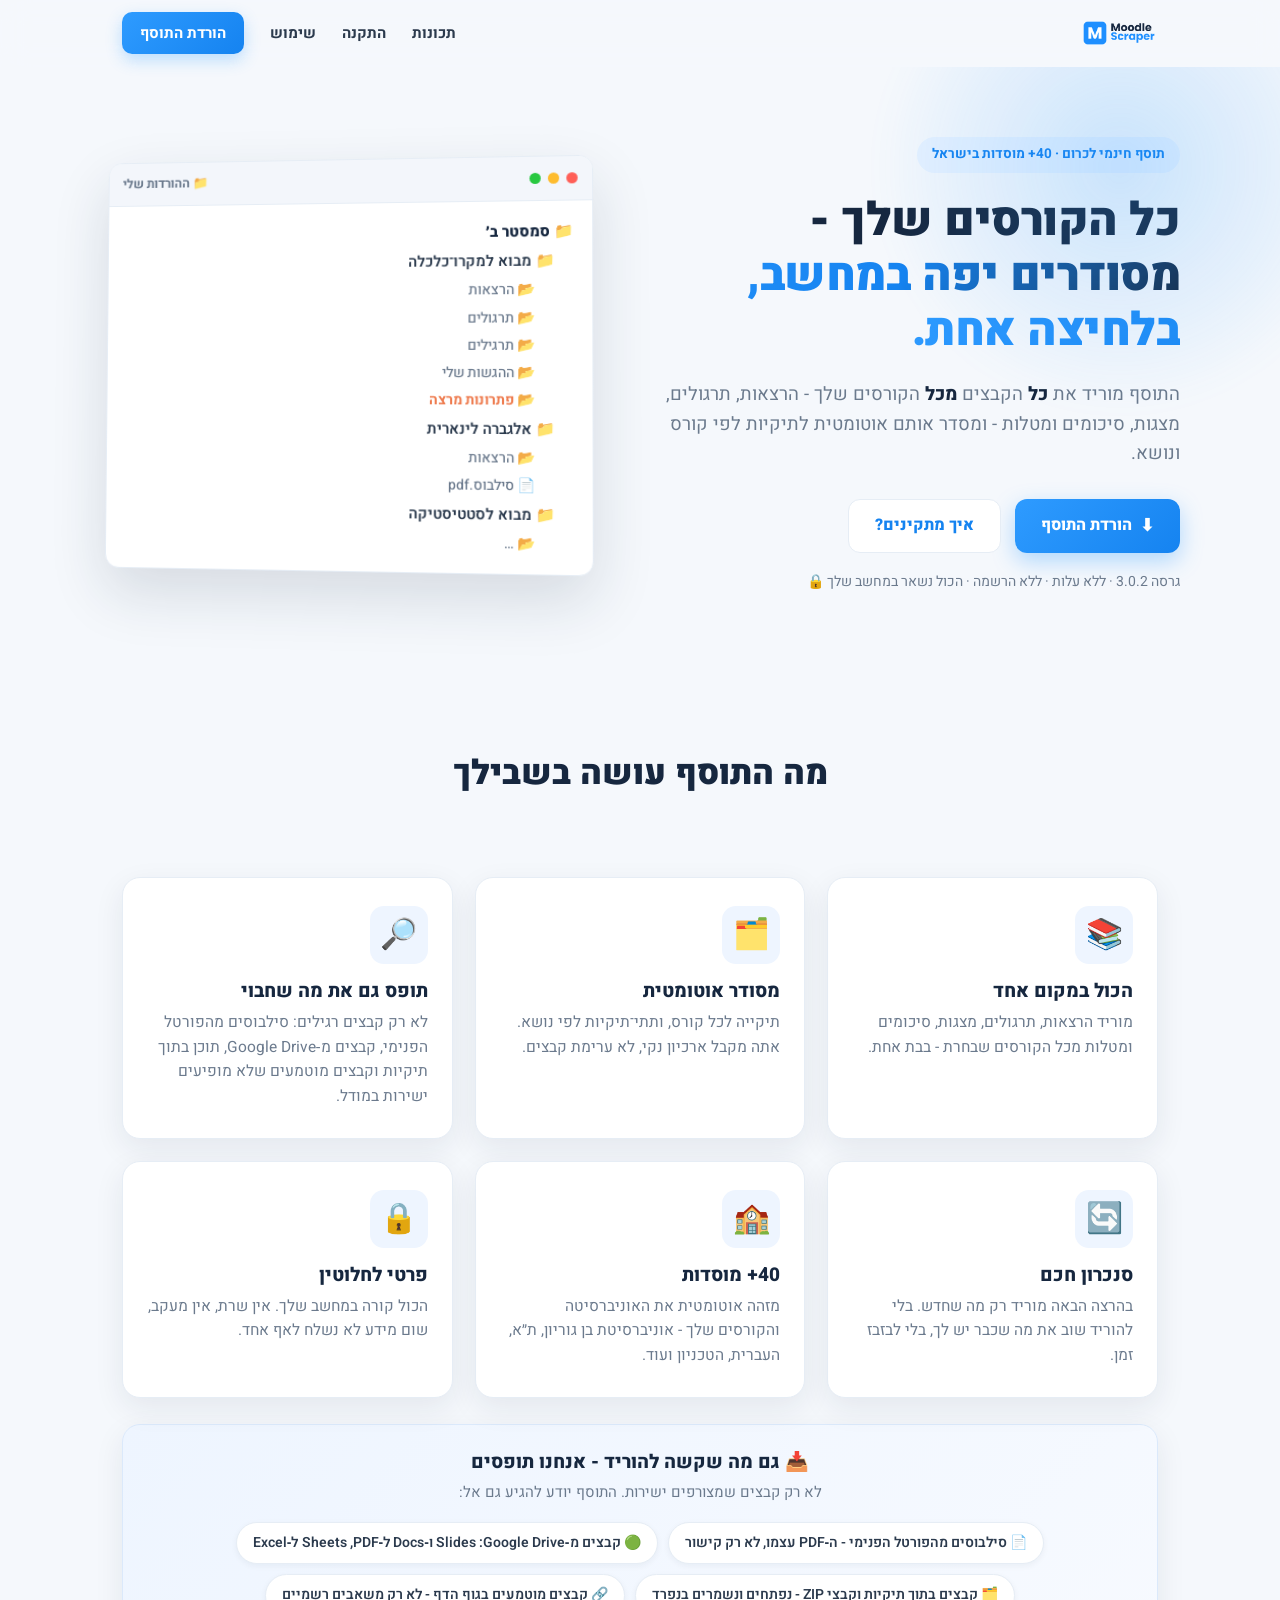
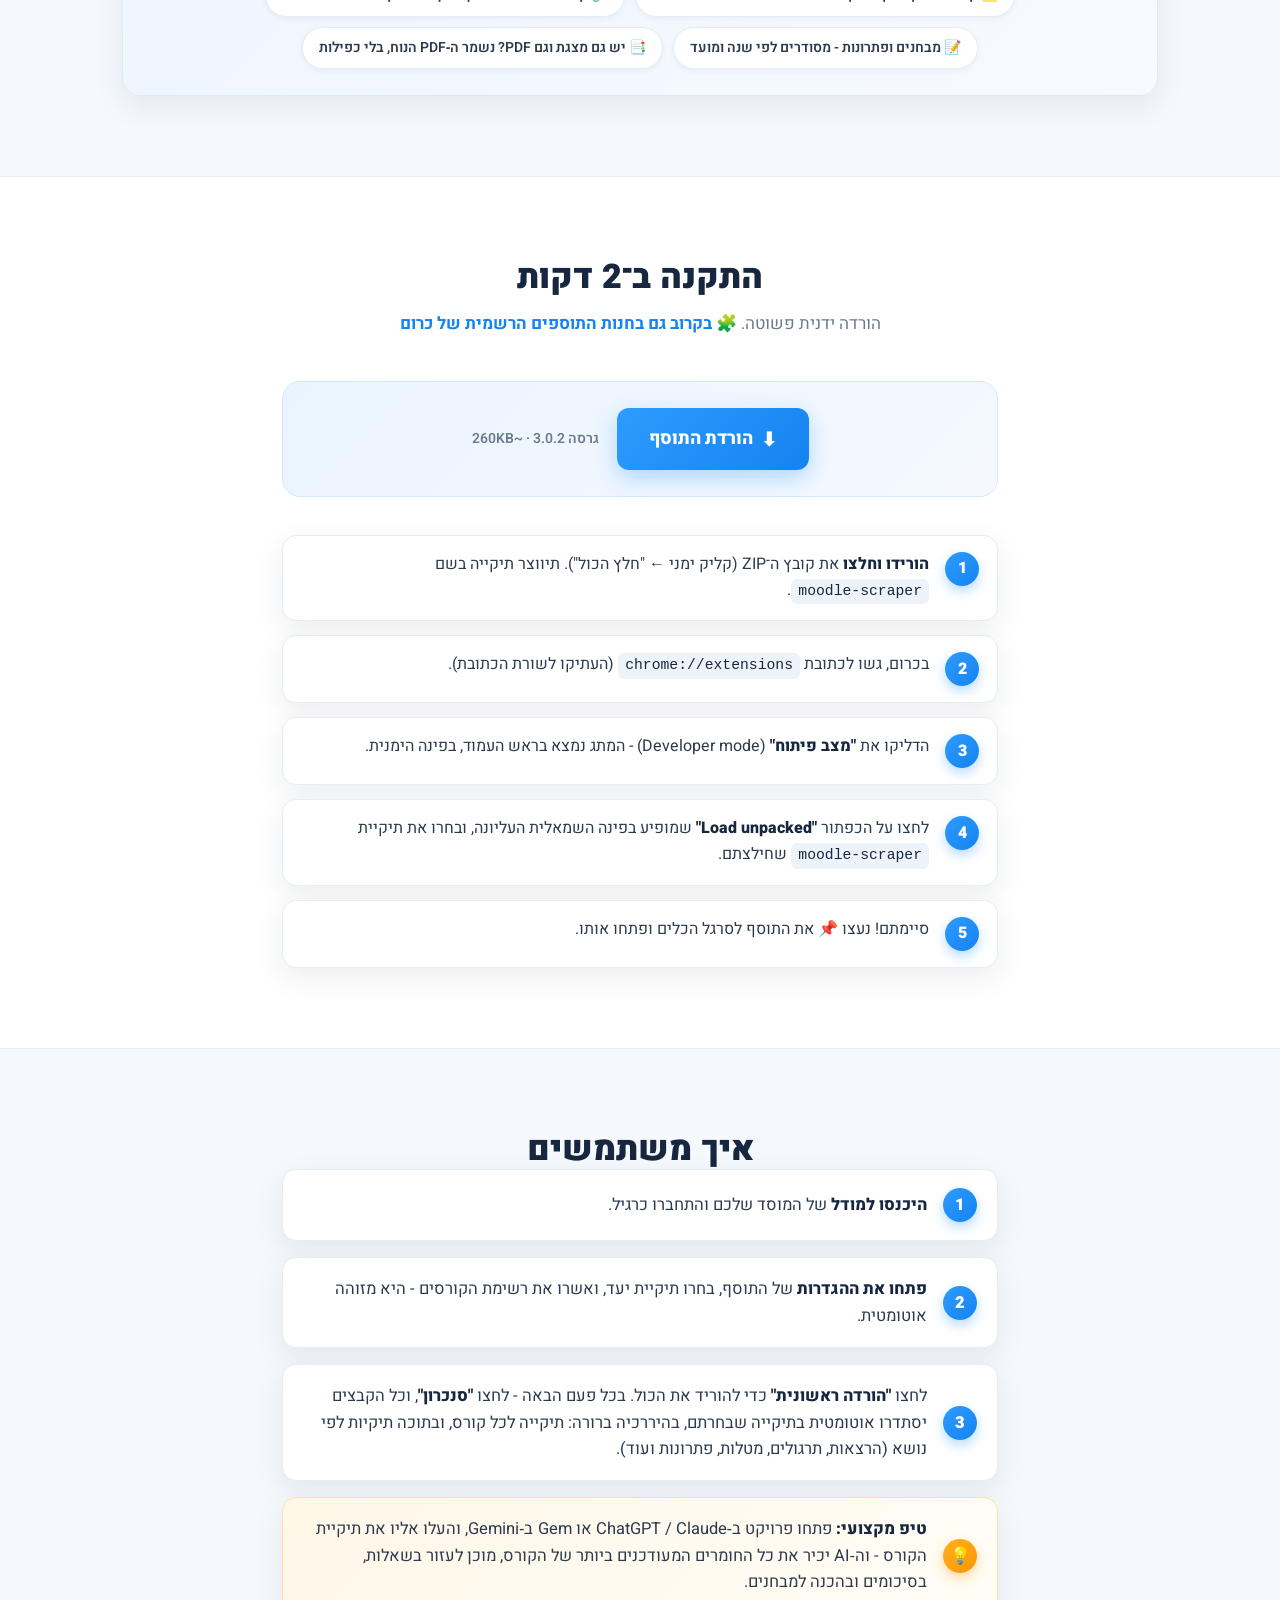
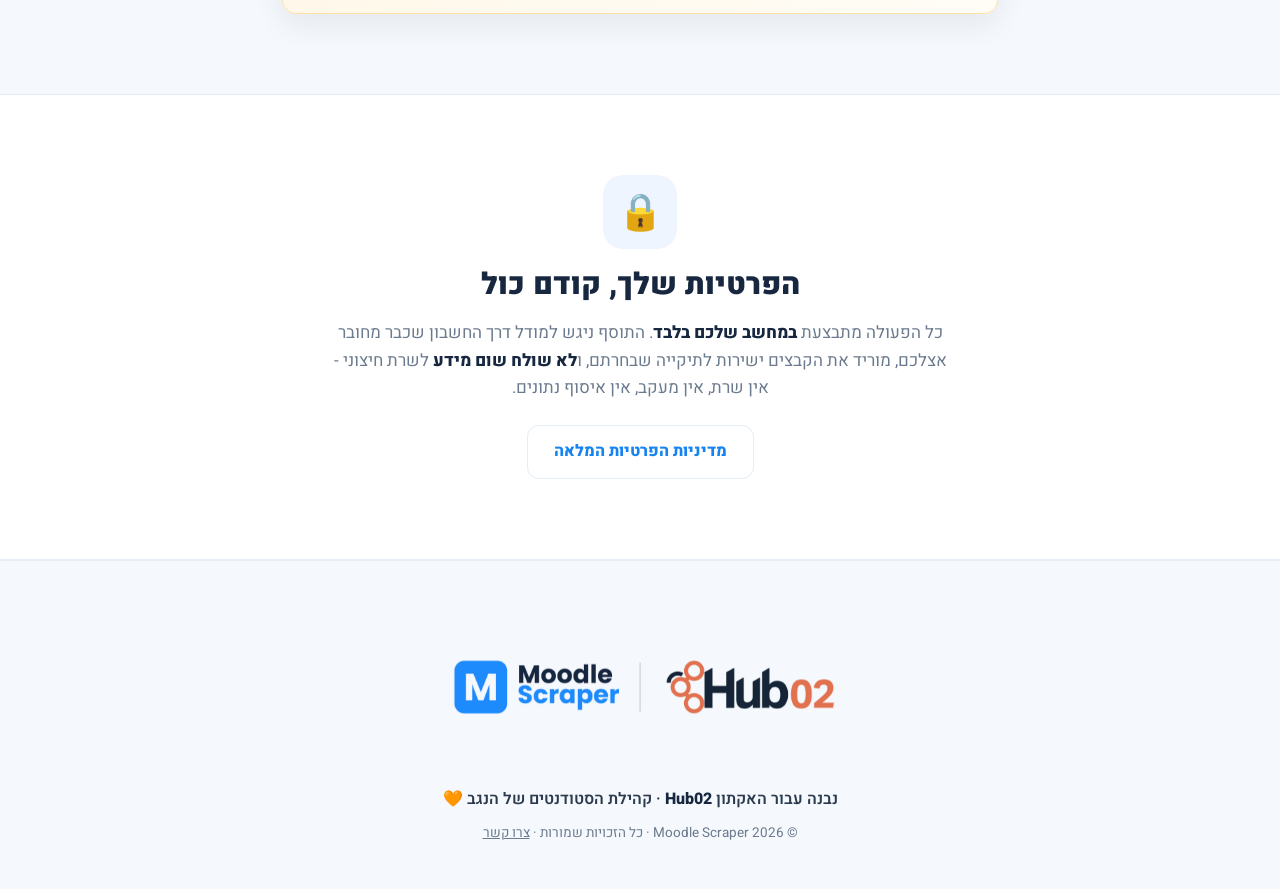
==== landing/index.html @ 533c3113 "Landing: simplify AI pro-tip to the original wording, singular 'course' folder Co-Authored-By: Claud" ====
<!DOCTYPE html>
<html lang="he" dir="rtl">
<head>
  <meta charset="UTF-8">
  <meta name="viewport" content="width=device-width, initial-scale=1.0">
  <title>Moodle Scraper - כל חומרי הקורסים שלך, מסודרים בלחיצה</title>
  <meta name="description" content="תוסף חינמי לכרום שמוריד ומסדר אוטומטית את כל הקבצים מכל הקורסים שלך במודל - הרצאות, תרגולים, מצגות ומטלות. עובד עם 40+ מוסדות בישראל. הכול נשאר אצלך במחשב.">
  <meta property="og:title" content="Moodle Scraper - כל חומרי הקורסים שלך, מסודרים בלחיצה">
  <meta property="og:description" content="מוריד ומסדר אוטומטית את כל הקבצים מהמודל לתיקיות במחשב. חינמי, פרטי, עובד עם 40+ מוסדות בישראל.">
  <meta property="og:image" content="assets/cover.png">
  <meta property="og:type" content="website">
  <link rel="icon" type="image/png" href="assets/favicon.png">
  <link rel="preconnect" href="https://fonts.googleapis.com">
  <link rel="preconnect" href="https://fonts.gstatic.com" crossorigin>
  <link href="https://fonts.googleapis.com/css2?family=Heebo:wght@400;500;700;800;900&family=Rubik:wght@500;700&display=swap" rel="stylesheet">
  <link rel="stylesheet" href="styles.css">
</head>
<body>

  <!-- ── Top nav ───────────────────────────── -->
  <header class="nav" id="nav">
    <div class="nav-inner">
      <img src="assets/logo.png" alt="Moodle Scraper" class="nav-logo">
      <nav class="nav-links">
        <a href="#features">תכונות</a>
        <a href="#install">התקנה</a>
        <a href="#use">שימוש</a>
        <a class="nav-cta" href="assets/moodle-scraper.zip" download>הורדת התוסף</a>
      </nav>
    </div>
  </header>

  <!-- ── Hero ──────────────────────────────── -->
  <section class="hero">
    <div class="hero-glow"></div>
    <div class="hero-grid">
      <div class="hero-text reveal">
        <span class="hero-badge">תוסף חינמי לכרום · 40+ מוסדות בישראל</span>
        <h1>כל הקורסים שלך -<br><span class="grad">מסודרים יפה במחשב, בלחיצה אחת.</span></h1>
        <p class="hero-sub">
          התוסף מוריד את <strong>כל</strong> הקבצים <strong>מכל</strong> הקורסים שלך - הרצאות, תרגולים,
          מצגות, סיכומים ומטלות - ומסדר אותם אוטומטית לתיקיות לפי קורס ונושא.
        </p>
        <div class="hero-cta">
          <a class="btn btn-primary" href="assets/moodle-scraper.zip" download>
            <span class="btn-ico">⬇</span> הורדת התוסף
          </a>
          <a class="btn btn-ghost" href="#install">איך מתקינים?</a>
        </div>
        <p class="hero-fineprint">גרסה 3.0.2 · ללא עלות · ללא הרשמה · הכול נשאר במחשב שלך 🔒</p>
      </div>

      <!-- Folder-tree showcase -->
      <div class="hero-visual reveal">
        <div class="window">
          <div class="window-bar">
            <span class="dot red"></span><span class="dot yellow"></span><span class="dot green"></span>
            <span class="window-title">📁 ההורדות שלי</span>
          </div>
          <div class="window-body" dir="rtl">
            <div class="tree">
              <div class="t l0">📁 <b>סמסטר ב׳</b></div>
              <div class="t l1">📁 מבוא למקרו־כלכלה</div>
              <div class="t l2">📂 הרצאות</div>
              <div class="t l2">📂 תרגולים</div>
              <div class="t l2">📂 תרגילים</div>
              <div class="t l2">📂 ההגשות שלי</div>
              <div class="t l2 accent">📂 פתרונות מרצה</div>
              <div class="t l1">📁 אלגברה לינארית</div>
              <div class="t l2">📂 הרצאות</div>
              <div class="t l2">📄 סילבוס.pdf</div>
              <div class="t l1">📁 מבוא לסטטיסטיקה</div>
              <div class="t l2 dim">📂 …</div>
            </div>
          </div>
        </div>
      </div>
    </div>
  </section>

  <!-- ── Features ──────────────────────────── -->
  <section class="section" id="features">
    <div class="container">
      <h2 class="reveal">מה התוסף עושה בשבילך</h2>
      <p class="section-sub reveal">סוף לגרירת קבצים אחד-אחד מהמודל. הכול יורד ומסתדר לבד.</p>
      <div class="cards">
        <div class="card reveal"><div class="card-ico">📚</div><h3>הכול במקום אחד</h3><p>מוריד הרצאות, תרגולים, מצגות, סיכומים ומטלות מכל הקורסים שבחרת - בבת אחת.</p></div>
        <div class="card reveal"><div class="card-ico">🗂️</div><h3>מסודר אוטומטית</h3><p>תיקייה לכל קורס, ותתי־תיקיות לפי נושא. אתה מקבל ארכיון נקי, לא ערימת קבצים.</p></div>
        <div class="card reveal"><div class="card-ico">🔎</div><h3>תופס גם את מה שחבוי</h3><p>לא רק קבצים רגילים: סילבוסים מהפורטל הפנימי, קבצים מ‑Google Drive, תוכן בתוך תיקיות וקבצים מוטמעים שלא מופיעים ישירות במודל.</p></div>
        <div class="card reveal"><div class="card-ico">🔄</div><h3>סנכרון חכם</h3><p>בהרצה הבאה מוריד רק מה שחדש. בלי להוריד שוב את מה שכבר יש לך, בלי לבזבז זמן.</p></div>
        <div class="card reveal"><div class="card-ico">🏫</div><h3>40+ מוסדות</h3><p>מזהה אוטומטית את האוניברסיטה והקורסים שלך - אוניברסיטת בן גוריון, ת״א, העברית, הטכניון ועוד.</p></div>
        <div class="card reveal"><div class="card-ico">🔒</div><h3>פרטי לחלוטין</h3><p>הכול קורה במחשב שלך. אין שרת, אין מעקב, שום מידע לא נשלח לאף אחד.</p></div>
      </div>

      <div class="special reveal">
        <h3 class="special-title">📥 גם מה שקשה להוריד - אנחנו תופסים</h3>
        <p class="special-sub">לא רק קבצים שמצורפים ישירות. התוסף יודע להגיע גם אל:</p>
        <div class="chips">
          <span class="chip">📄 סילבוסים מהפורטל הפנימי - ה‑PDF עצמו, לא רק קישור</span>
          <span class="chip">🟢 קבצים מ‑<bdi>Google Drive</bdi>: <bdi>Slides</bdi> ו‑<bdi>Docs</bdi> ל‑<bdi>PDF</bdi>, <bdi>Sheets</bdi> ל‑<bdi>Excel</bdi></span>
          <span class="chip">🗂️ קבצים בתוך תיקיות וקבצי ZIP - נפתחים ונשמרים בנפרד</span>
          <span class="chip">🔗 קבצים מוטמעים בגוף הדף - לא רק משאבים רשמיים</span>
          <span class="chip">📝 מבחנים ופתרונות - מסודרים לפי שנה ומועד</span>
          <span class="chip">📑 יש גם מצגת וגם PDF? נשמר ה‑PDF הנוח, בלי כפילות</span>
        </div>
      </div>
    </div>
  </section>

  <!-- ── Install ───────────────────────────── -->
  <section class="section section-alt" id="install">
    <div class="container narrow">
      <h2 class="reveal">התקנה ב־2 דקות</h2>
      <p class="section-sub reveal">הורדה ידנית פשוטה. <span class="soon">🧩 בקרוב גם בחנות התוספים הרשמית של כרום</span></p>

      <div class="dl-box reveal">
        <a class="btn btn-primary btn-lg" href="assets/moodle-scraper.zip" download>
          <span class="btn-ico">⬇</span> הורדת התוסף
        </a>
        <span class="dl-meta">גרסה 3.0.2 · ~260KB</span>
      </div>

      <ol class="steps">
        <li class="reveal"><span class="num">1</span><div><b>הורידו וחלצו</b> את קובץ ה־ZIP (קליק ימני ← "חלץ הכול"). תיווצר תיקייה בשם <code>moodle-scraper</code>.</div></li>
        <li class="reveal"><span class="num">2</span><div>בכרום, גשו לכתובת <code>chrome://extensions</code> (העתיקו לשורת הכתובת).</div></li>
        <li class="reveal"><span class="num">3</span><div>הדליקו את <b>"מצב פיתוח"</b> (Developer mode) - המתג נמצא בראש העמוד, בפינה הימנית.</div></li>
        <li class="reveal"><span class="num">4</span><div>לחצו על הכפתור <b>"Load unpacked"</b> שמופיע בפינה השמאלית העליונה, ובחרו את תיקיית <code>moodle-scraper</code> שחילצתם.</div></li>
        <li class="reveal"><span class="num">5</span><div>סיימתם! נעצו 📌 את התוסף לסרגל הכלים ופתחו אותו.</div></li>
      </ol>
    </div>
  </section>

  <!-- ── How to use ────────────────────────── -->
  <section class="section" id="use">
    <div class="container narrow">
      <h2 class="reveal">איך משתמשים</h2>
      <div class="usebars">
        <div class="usebar reveal"><span class="num">1</span><div><b>היכנסו למודל</b> של המוסד שלכם והתחברו כרגיל.</div></div>
        <div class="usebar reveal"><span class="num">2</span><div><b>פתחו את ההגדרות</b> של התוסף, בחרו תיקיית יעד, ואשרו את רשימת הקורסים - היא מזוהה אוטומטית.</div></div>
        <div class="usebar reveal"><span class="num">3</span><div>לחצו <b>"הורדה ראשונית"</b> כדי להוריד את הכול. בכל פעם הבאה - לחצו <b>"סנכרון"</b>, וכל הקבצים יסתדרו אוטומטית בתיקייה שבחרתם, בהיררכיה ברורה: תיקייה לכל קורס, ובתוכה תיקיות לפי נושא (הרצאות, תרגולים, מטלות, פתרונות ועוד).</div></div>
        <div class="usebar usebar-tip reveal"><span class="num">💡</span><div><b>טיפ מקצועי:</b> פתחו פרויקט ב‑<bdi>Claude</bdi> / <bdi>ChatGPT</bdi> או <bdi>Gem</bdi> ב‑<bdi>Gemini</bdi>, והעלו אליו את תיקיית הקורס - וה‑<bdi>AI</bdi> יכיר את כל החומרים המעודכנים ביותר של הקורס, מוכן לעזור בשאלות, בסיכומים ובהכנה למבחנים.</div></div>
      </div>
    </div>
  </section>

  <!-- ── Privacy ───────────────────────────── -->
  <section class="section section-alt">
    <div class="container narrow privacy reveal">
      <div class="privacy-ico">🔒</div>
      <h2>הפרטיות שלך, קודם כול</h2>
      <p>
        כל הפעולה מתבצעת <strong>במחשב שלכם בלבד</strong>. התוסף ניגש למודל דרך החשבון שכבר מחובר אצלכם,
        מוריד את הקבצים ישירות לתיקייה שבחרתם, ו<strong>לא שולח שום מידע</strong> לשרת חיצוני - אין שרת, אין מעקב,
        אין איסוף נתונים.
      </p>
      <a class="btn btn-ghost" href="privacy.html">מדיניות הפרטיות המלאה</a>
    </div>
  </section>

  <!-- ── Footer ────────────────────────────── -->
  <footer class="footer">
    <div class="container">
      <img src="assets/cover.png" alt="Moodle Scraper × Hub02" class="footer-cover reveal">
      <p class="footer-credit">נבנה עבור האקתון <b>Hub02</b> · קהילת הסטודנטים של הנגב 🧡</p>
      <p class="footer-fine">© 2026 Moodle Scraper · כל הזכויות שמורות · <a href="mailto:MoodleScraper@theangelcy.co.il">צרו קשר</a></p>
    </div>
  </footer>

  <script src="app.js"></script>
</body>
</html>
---- landing/styles.css ----
/* ───────────────────────────────────────────
   Moodle Scraper — landing page
   Hebrew RTL · brand: vivid blue / navy / Hub02 orange
   ─────────────────────────────────────────── */

:root {
  --blue:      #2E9BFF;
  --blue-deep: #1583F0;
  --navy:      #16273F;
  --orange:    #EE7B4E;
  --ink:       #2b3a4d;
  --muted:     #6b7a8d;
  --bg:        #f5f8fc;
  --bg-alt:    #ffffff;
  --line:      #e6edf5;
  --card:      #ffffff;
  --shadow:    0 10px 30px rgba(22,39,63,0.08);
  --shadow-lg: 0 24px 60px rgba(22,39,63,0.14);
  --radius:    18px;
}

* { box-sizing: border-box; margin: 0; padding: 0; }

html { scroll-behavior: smooth; }

body {
  font-family: 'Heebo', -apple-system, BlinkMacSystemFont, 'Segoe UI', sans-serif;
  color: var(--ink);
  background: var(--bg);
  line-height: 1.6;
  -webkit-font-smoothing: antialiased;
  overflow-x: hidden;
}

h1, h2, h3 { color: var(--navy); line-height: 1.2; }
a { color: var(--blue-deep); text-decoration: none; }
code {
  font-family: 'SF Mono', 'Menlo', monospace;
  background: #eef3fa;
  color: var(--navy);
  padding: 1px 7px;
  border-radius: 6px;
  font-size: 0.86em;
  direction: ltr;
  unicode-bidi: embed;
  display: inline-block;
}
strong, b { font-weight: 800; color: var(--navy); }

.container { max-width: 1080px; margin: 0 auto; padding: 0 22px; }
.container.narrow { max-width: 760px; }

/* ── Buttons ───────────────────────────── */
.btn {
  display: inline-flex;
  align-items: center;
  gap: 8px;
  font-family: inherit;
  font-weight: 800;
  font-size: 16px;
  padding: 13px 26px;
  border-radius: 12px;
  cursor: pointer;
  border: none;
  transition: transform .18s ease, box-shadow .18s ease, background .18s ease;
  white-space: nowrap;
}
.btn-ico { font-size: 1.05em; transform: translateY(1px); }
.btn-primary {
  background: linear-gradient(135deg, var(--blue), var(--blue-deep));
  color: #fff;
  box-shadow: 0 8px 22px rgba(46,155,255,0.35);
}
.btn-primary:hover { transform: translateY(-2px); box-shadow: 0 14px 30px rgba(46,155,255,0.45); }
.btn-ghost {
  background: #fff;
  color: var(--blue-deep);
  border: 1.5px solid var(--line);
}
.btn-ghost:hover { transform: translateY(-2px); border-color: var(--blue); }
.btn-lg { font-size: 18px; padding: 16px 32px; }

/* ── Nav ───────────────────────────────── */
.nav {
  position: sticky;
  top: 0;
  z-index: 50;
  background: rgba(245,248,252,0.7);
  backdrop-filter: blur(14px);
  border-bottom: 1px solid transparent;
  transition: background .25s, border-color .25s, box-shadow .25s;
}
.nav.scrolled {
  background: rgba(255,255,255,0.88);
  border-bottom-color: var(--line);
  box-shadow: 0 4px 20px rgba(22,39,63,0.05);
}
.nav-inner {
  max-width: 1080px;
  margin: 0 auto;
  padding: 12px 22px;
  display: flex;
  align-items: center;
  justify-content: space-between;
}
.nav-logo { height: 30px; width: auto; }
.nav-links { display: flex; align-items: center; gap: 26px; }
.nav-links > a { color: var(--ink); font-weight: 700; font-size: 15px; }
.nav-links > a:hover { color: var(--blue-deep); }
.nav-cta {
  background: linear-gradient(135deg, var(--blue), var(--blue-deep));
  color: #fff !important;
  padding: 9px 18px;
  border-radius: 10px;
  box-shadow: 0 6px 16px rgba(46,155,255,0.3);
  transition: transform .18s;
}
.nav-cta:hover { transform: translateY(-2px); }

/* ── Hero ──────────────────────────────── */
.hero { position: relative; padding: 70px 22px 80px; overflow: hidden; }
.hero-glow {
  position: absolute;
  top: -180px;
  inset-inline-start: -120px;
  width: 560px;
  height: 560px;
  background: radial-gradient(circle, rgba(46,155,255,0.22), transparent 62%);
  filter: blur(10px);
  pointer-events: none;
  animation: float 9s ease-in-out infinite;
}
.hero-grid {
  max-width: 1080px;
  margin: 0 auto;
  display: grid;
  grid-template-columns: 1.05fr 0.95fr;
  gap: 48px;
  align-items: center;
}
.hero-badge {
  display: inline-block;
  background: #e7f2ff;
  color: var(--blue-deep);
  font-weight: 700;
  font-size: 13.5px;
  padding: 7px 15px;
  border-radius: 999px;
  margin-bottom: 20px;
}
.hero-text h1 { font-size: 46px; font-weight: 900; letter-spacing: -0.5px; }
.grad {
  background: linear-gradient(120deg, var(--blue), var(--blue-deep) 60%, var(--navy));
  -webkit-background-clip: text;
  background-clip: text;
  -webkit-text-fill-color: transparent;
}
.hero-sub { font-size: 18.5px; color: var(--muted); margin: 22px 0 30px; max-width: 540px; }
.hero-cta { display: flex; gap: 14px; flex-wrap: wrap; }
.hero-fineprint { margin-top: 18px; font-size: 14px; color: var(--muted); }

/* Folder-tree window */
.hero-visual { perspective: 1400px; }
.window {
  background: #fff;
  border-radius: 14px;
  box-shadow: var(--shadow-lg);
  overflow: hidden;
  border: 1px solid var(--line);
  transform: rotateY(-7deg) rotateX(2deg);
  transition: transform .5s ease;
}
.hero-visual:hover .window { transform: rotateY(0deg) rotateX(0deg); }
.window-bar {
  display: flex;
  align-items: center;
  gap: 7px;
  padding: 11px 14px;
  background: #f3f6fb;
  border-bottom: 1px solid var(--line);
}
.dot { width: 11px; height: 11px; border-radius: 50%; }
.dot.red { background: #ff5f57; } .dot.yellow { background: #febc2e; } .dot.green { background: #28c840; }
.window-title { margin-inline-start: auto; font-size: 13px; font-weight: 700; color: var(--muted); }
.window-body { padding: 16px 18px; }
.tree { font-size: 15px; line-height: 1.95; font-weight: 600; color: var(--ink); }
.tree .t { white-space: nowrap; opacity: 0; transform: translateX(10px); animation: treeIn .5s ease forwards; }
.tree .l1 { padding-inline-start: 18px; }
.tree .l2 { padding-inline-start: 38px; color: var(--muted); font-weight: 500; font-size: 14px; }
.tree .accent { color: var(--orange); font-weight: 700; }
.tree .dim { opacity: 0.5; }
.tree .t:nth-child(1){animation-delay:.15s}.tree .t:nth-child(2){animation-delay:.25s}
.tree .t:nth-child(3){animation-delay:.33s}.tree .t:nth-child(4){animation-delay:.4s}
.tree .t:nth-child(5){animation-delay:.47s}.tree .t:nth-child(6){animation-delay:.54s}
.tree .t:nth-child(7){animation-delay:.61s}.tree .t:nth-child(8){animation-delay:.68s}
.tree .t:nth-child(9){animation-delay:.75s}.tree .t:nth-child(10){animation-delay:.82s}
.tree .t:nth-child(11){animation-delay:.89s}.tree .t:nth-child(12){animation-delay:.96s}

/* ── Sections ──────────────────────────── */
.section { padding: 80px 0; }
.section-alt { background: var(--bg-alt); border-block: 1px solid var(--line); }
.section h2 { font-size: 34px; font-weight: 900; text-align: center; }
.section-sub { text-align: center; color: var(--muted); font-size: 17px; margin-top: 12px; margin-bottom: 44px; }
.soon { color: var(--blue-deep); font-weight: 700; white-space: nowrap; }

/* ── Feature cards ─────────────────────── */
.cards {
  display: grid;
  grid-template-columns: repeat(3, 1fr);
  gap: 22px;
}
.card {
  background: var(--card);
  border: 1px solid var(--line);
  border-radius: var(--radius);
  padding: 28px 24px;
  box-shadow: var(--shadow);
  transition: transform .2s, box-shadow .2s;
}
.card:hover { transform: translateY(-6px); box-shadow: var(--shadow-lg); }
.card-ico {
  font-size: 30px;
  width: 58px; height: 58px;
  display: flex; align-items: center; justify-content: center;
  background: #eef5ff;
  border-radius: 14px;
  margin-bottom: 16px;
}
.card h3 { font-size: 19px; font-weight: 800; margin-bottom: 8px; }
.card p { color: var(--muted); font-size: 15.5px; }

/* ── Special files strip ───────────────── */
.special {
  margin-top: 26px;
  background: linear-gradient(135deg, #eef5ff, #f7faff);
  border: 1px solid #dbe9fb;
  border-radius: var(--radius);
  padding: 26px 24px;
  box-shadow: var(--shadow);
}
.special-title { font-size: 19px; font-weight: 800; text-align: center; color: var(--navy); }
.special-sub { text-align: center; color: var(--muted); font-size: 15px; margin: 6px 0 18px; }
.chips { display: flex; flex-wrap: wrap; gap: 10px; justify-content: center; }
.chip {
  background: #fff;
  border: 1px solid var(--line);
  border-radius: 999px;
  padding: 9px 16px;
  font-size: 14px;
  font-weight: 600;
  color: var(--ink);
  box-shadow: 0 2px 6px rgba(22,39,63,0.05);
}

/* ── Download box ──────────────────────── */
.dl-box {
  display: flex;
  align-items: center;
  gap: 18px;
  flex-wrap: wrap;
  justify-content: center;
  background: linear-gradient(135deg, #eaf4ff, #f5f9ff);
  border: 1px solid #d6e8ff;
  border-radius: var(--radius);
  padding: 26px;
  margin-bottom: 38px;
}
.dl-meta { color: var(--muted); font-weight: 600; font-size: 14px; }

/* ── Numbered steps ────────────────────── */
.steps { list-style: none; display: flex; flex-direction: column; gap: 14px; }
.steps li {
  display: flex;
  align-items: flex-start;
  gap: 16px;
  background: #fff;
  border: 1px solid var(--line);
  border-radius: 14px;
  padding: 16px 18px;
  box-shadow: var(--shadow);
  font-size: 16px;
}
.num {
  flex-shrink: 0;
  width: 34px; height: 34px;
  border-radius: 50%;
  background: linear-gradient(135deg, var(--blue), var(--blue-deep));
  color: #fff;
  font-weight: 900;
  display: flex; align-items: center; justify-content: center;
  box-shadow: 0 5px 12px rgba(46,155,255,0.35);
}
.steps li code { font-size: 0.92em; }

/* ── Use bars ──────────────────────────── */
.usebars { display: flex; flex-direction: column; gap: 16px; }
.usebar {
  display: flex; align-items: center; gap: 16px;
  background: #fff;
  border: 1px solid var(--line);
  border-radius: 14px;
  padding: 18px 20px;
  box-shadow: var(--shadow);
  font-size: 16.5px;
}
.usebar-tip { background: linear-gradient(135deg, #fff7e8, #fffdf6); border-color: #ffe1a6; }
.usebar-tip .num { background: linear-gradient(135deg, #ffb020, #ff9500); box-shadow: 0 5px 12px rgba(255,149,0,0.35); }

/* ── Privacy ───────────────────────────── */
.privacy { text-align: center; }
.privacy-ico {
  font-size: 36px;
  width: 74px; height: 74px;
  margin: 0 auto 18px;
  display: flex; align-items: center; justify-content: center;
  background: #eef5ff;
  border-radius: 20px;
}
.privacy h2 { font-size: 30px; margin-bottom: 16px; }
.privacy p { color: var(--muted); font-size: 17px; max-width: 620px; margin: 0 auto 24px; }

/* ── Footer ────────────────────────────── */
.footer { padding: 56px 0 44px; text-align: center; background: var(--bg); border-top: 1px solid var(--line); }
.footer-cover { max-width: 420px; width: 80%; height: auto; margin-bottom: 22px; mix-blend-mode: multiply; }
.footer-credit { font-size: 16px; color: var(--ink); font-weight: 600; }
.footer-fine { font-size: 13.5px; color: var(--muted); margin-top: 10px; }
.footer-fine a { color: var(--muted); text-decoration: underline; }

/* ── Reveal-on-scroll ──────────────────── */
.reveal { opacity: 0; transform: translateY(26px); transition: opacity .7s ease, transform .7s ease; }
.reveal.in { opacity: 1; transform: none; }

/* ── Keyframes ─────────────────────────── */
@keyframes float {
  0%,100% { transform: translate(0,0); }
  50%     { transform: translate(30px,30px); }
}
@keyframes treeIn {
  to { opacity: 1; transform: none; }
}

/* ── Responsive ────────────────────────── */
@media (max-width: 880px) {
  .hero-grid { grid-template-columns: 1fr; gap: 40px; }
  .hero-text h1 { font-size: 36px; }
  .hero-visual { max-width: 460px; margin: 0 auto; }
  .window { transform: none; }
  .cards { grid-template-columns: 1fr 1fr; }
  .nav-links { gap: 16px; }
  .nav-links > a:not(.nav-cta) { display: none; }
}
@media (max-width: 560px) {
  .hero { padding: 48px 18px 60px; }
  .hero-text h1 { font-size: 30px; }
  .hero-sub { font-size: 16.5px; }
  .section { padding: 60px 0; }
  .section h2 { font-size: 27px; }
  .cards { grid-template-columns: 1fr; }
  .btn { font-size: 15px; padding: 12px 22px; }
  .dl-box { padding: 20px; }
}

/* ── Reduced motion ────────────────────── */
@media (prefers-reduced-motion: reduce) {
  .reveal, .tree .t, .hero-glow { animation: none !important; transition: none !important; opacity: 1 !important; transform: none !important; }
  html { scroll-behavior: auto; }
}
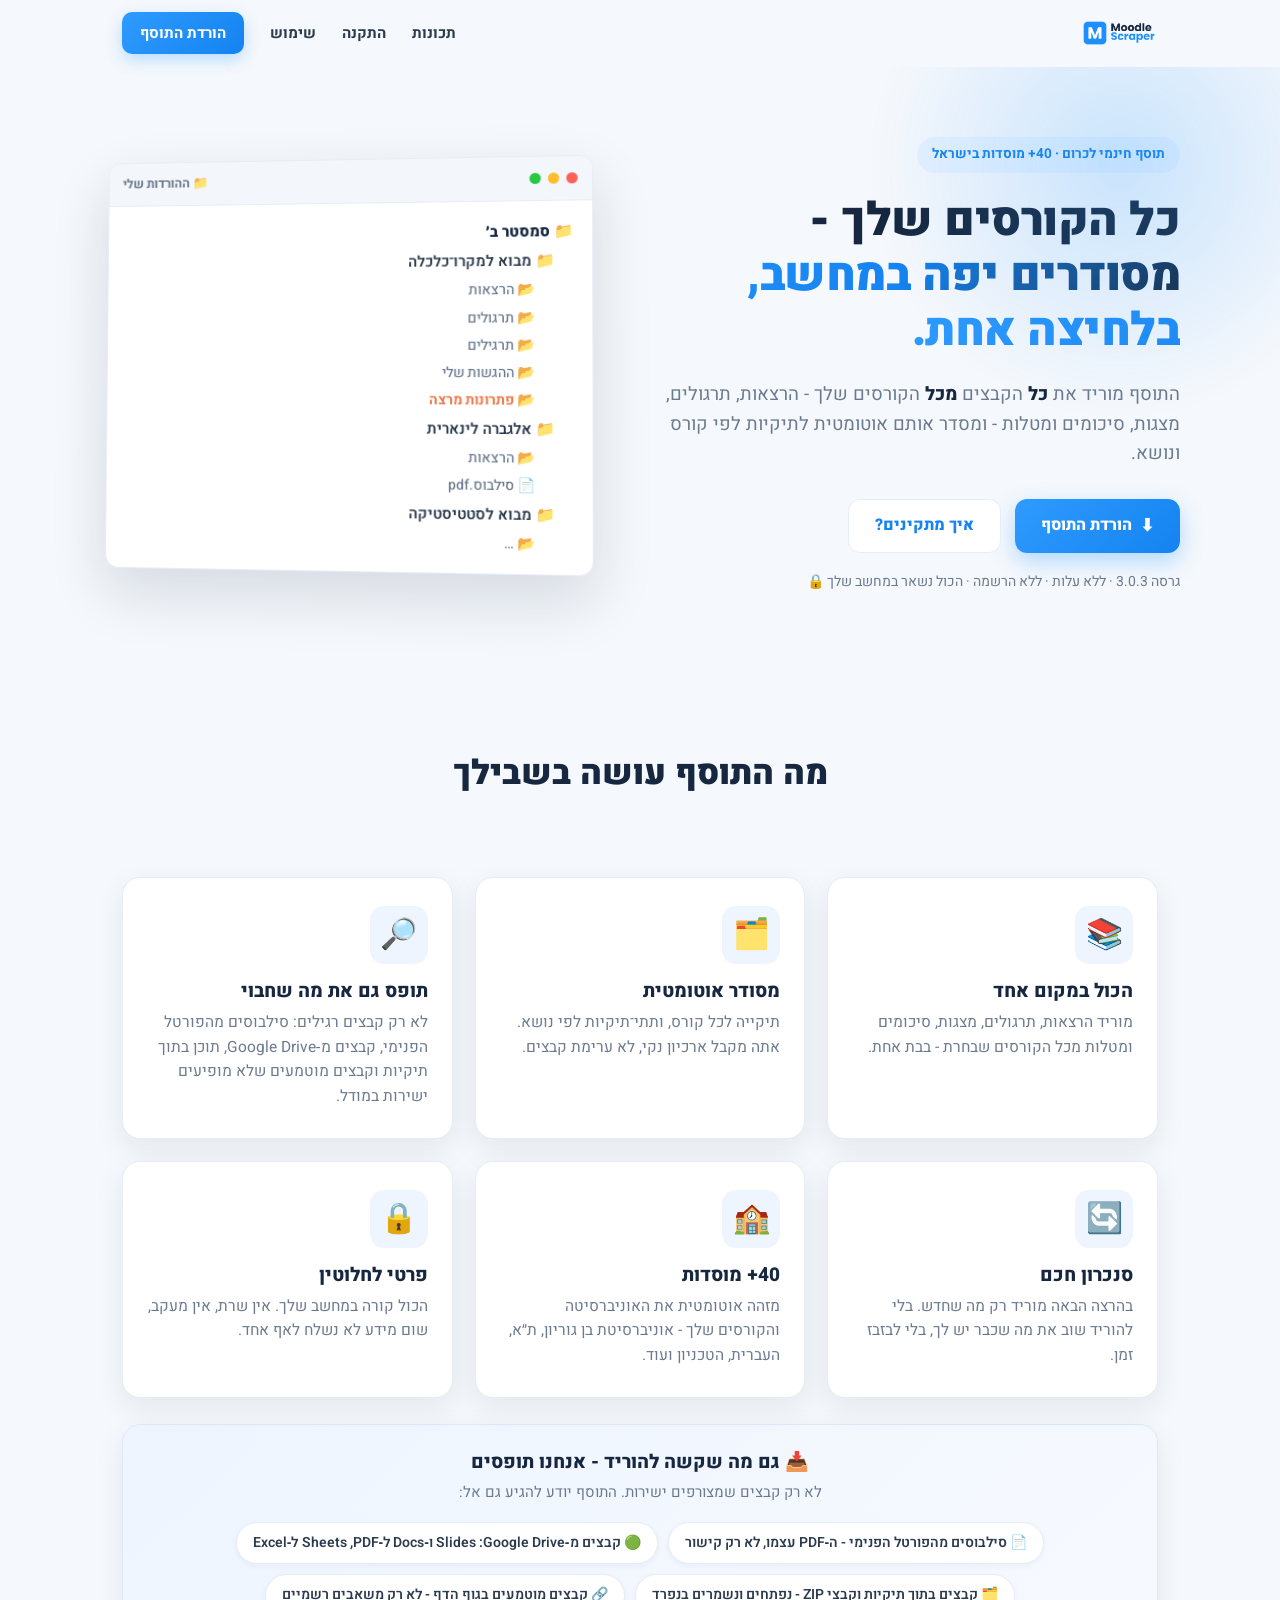
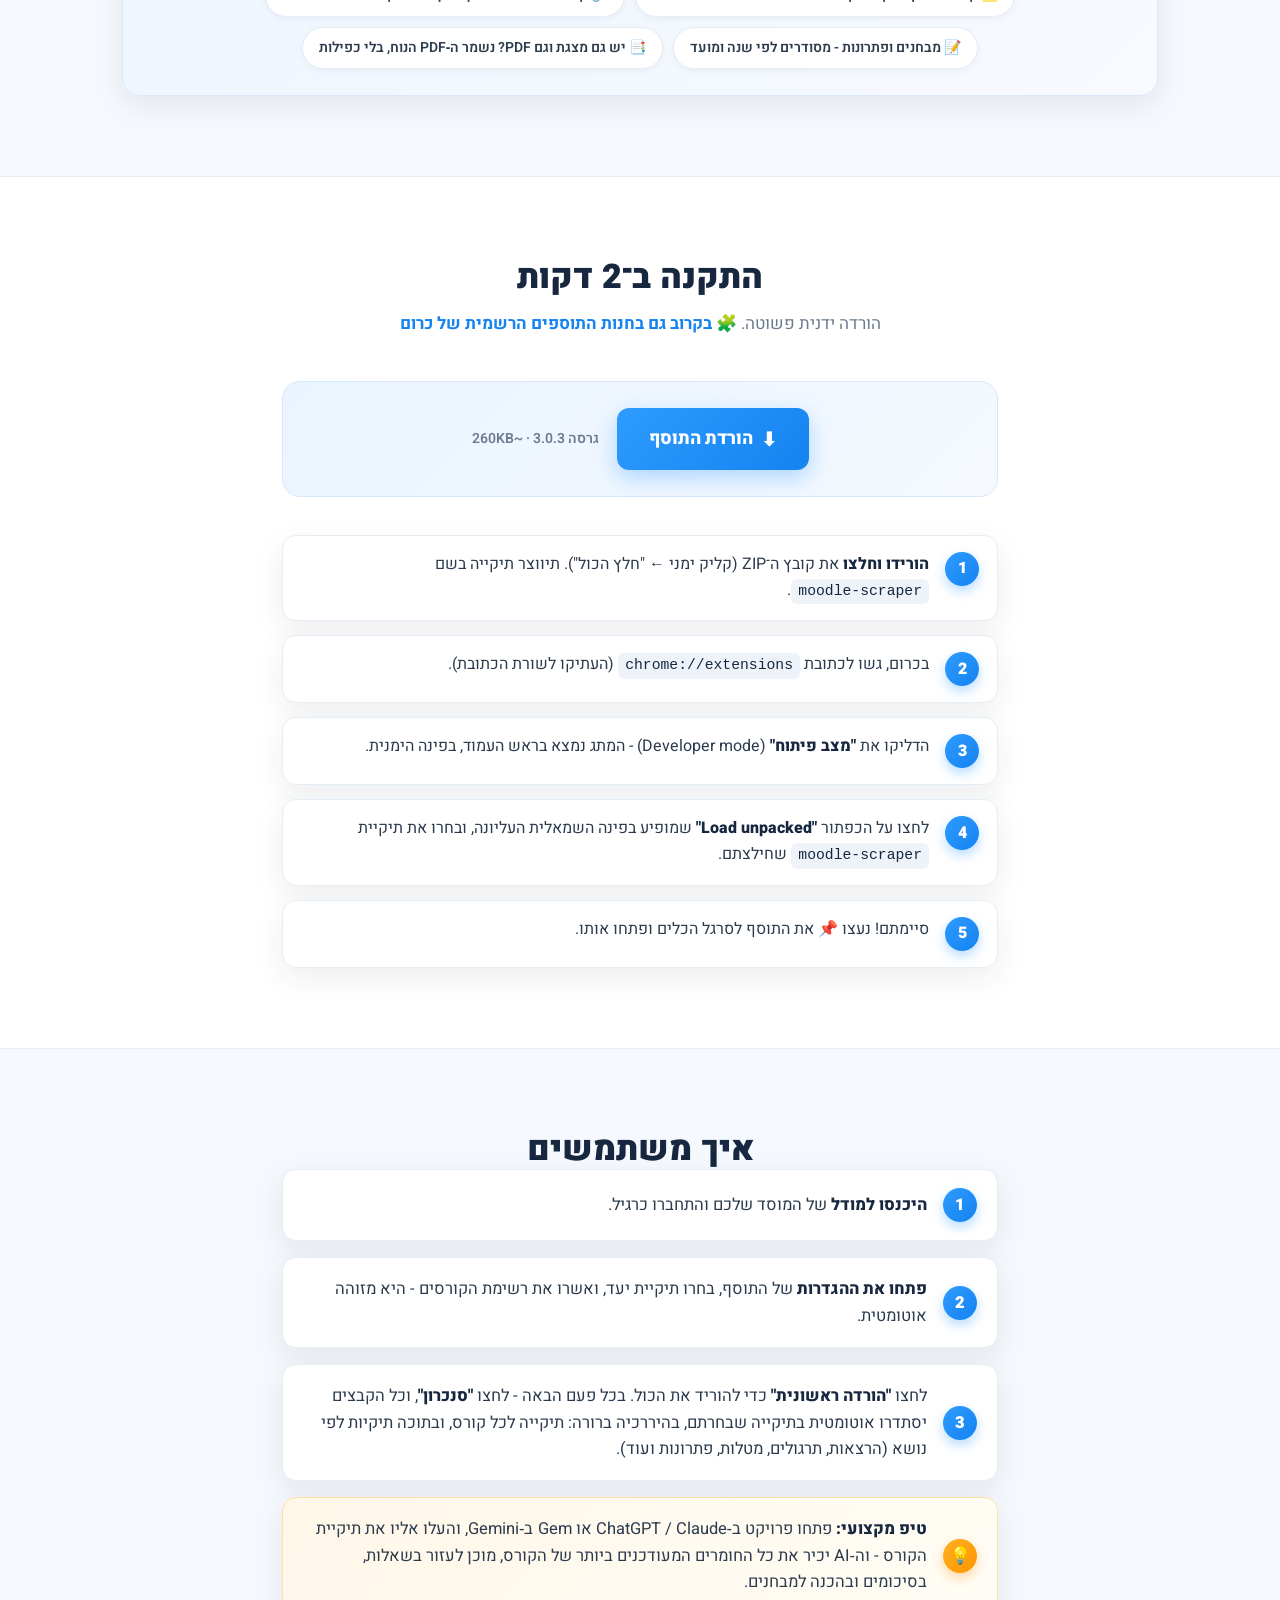
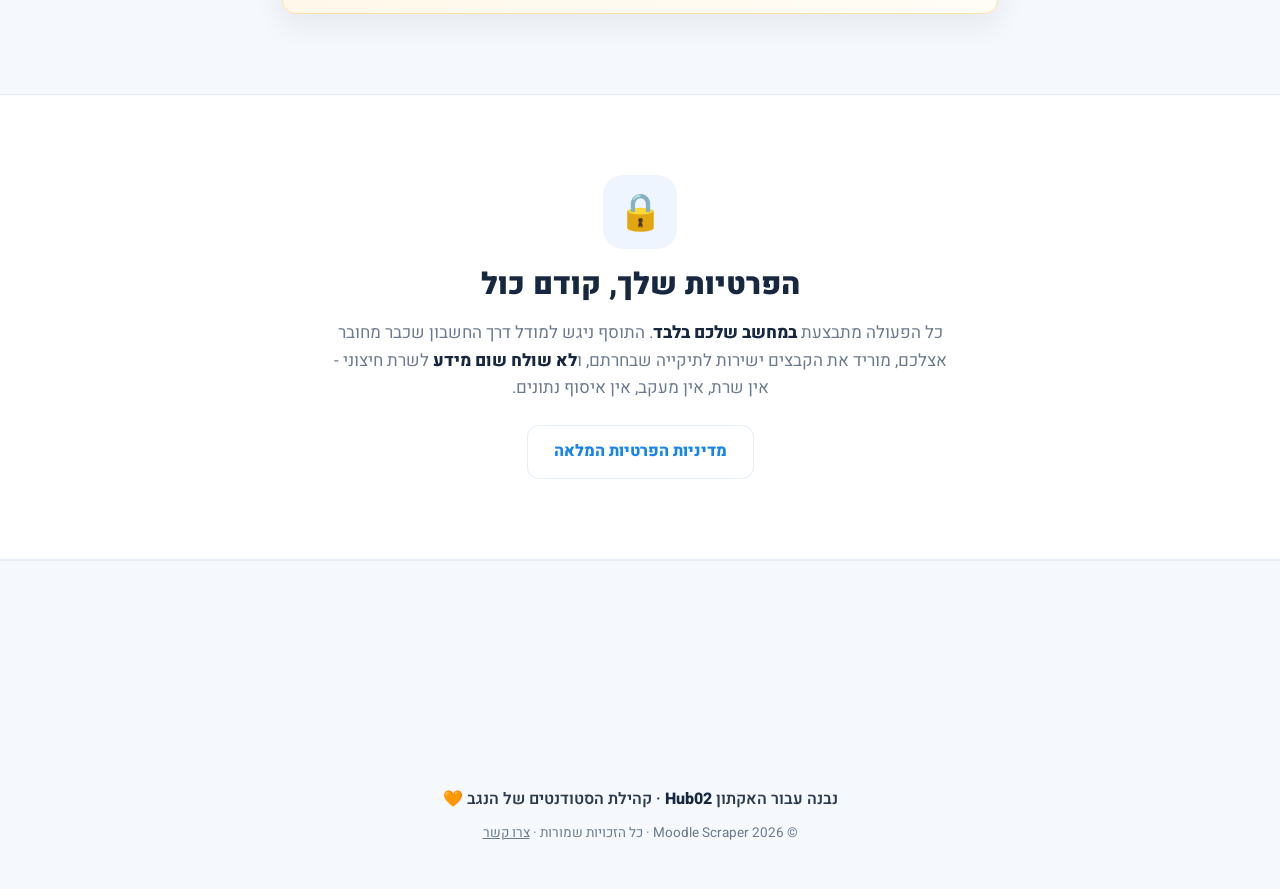
==== commit f07fd6cc: "v3.0.3: fix login-click redirect on non-BGU Moodle (e.g. HUJI) + backfill university name Step 0 log" ====
--- a/landing/index.html
+++ b/landing/index.html
@@ -47,7 +47,7 @@
           </a>
           <a class="btn btn-ghost" href="#install">איך מתקינים?</a>
         </div>
-        <p class="hero-fineprint">גרסה 3.0.2 · ללא עלות · ללא הרשמה · הכול נשאר במחשב שלך 🔒</p>
+        <p class="hero-fineprint">גרסה 3.0.3 · ללא עלות · ללא הרשמה · הכול נשאר במחשב שלך 🔒</p>
       </div>
 
       <!-- Folder-tree showcase -->
@@ -117,7 +117,7 @@
         <a class="btn btn-primary btn-lg" href="assets/moodle-scraper.zip" download>
           <span class="btn-ico">⬇</span> הורדת התוסף
         </a>
-        <span class="dl-meta">גרסה 3.0.2 · ~260KB</span>
+        <span class="dl-meta">גרסה 3.0.3 · ~260KB</span>
       </div>
 
       <ol class="steps">
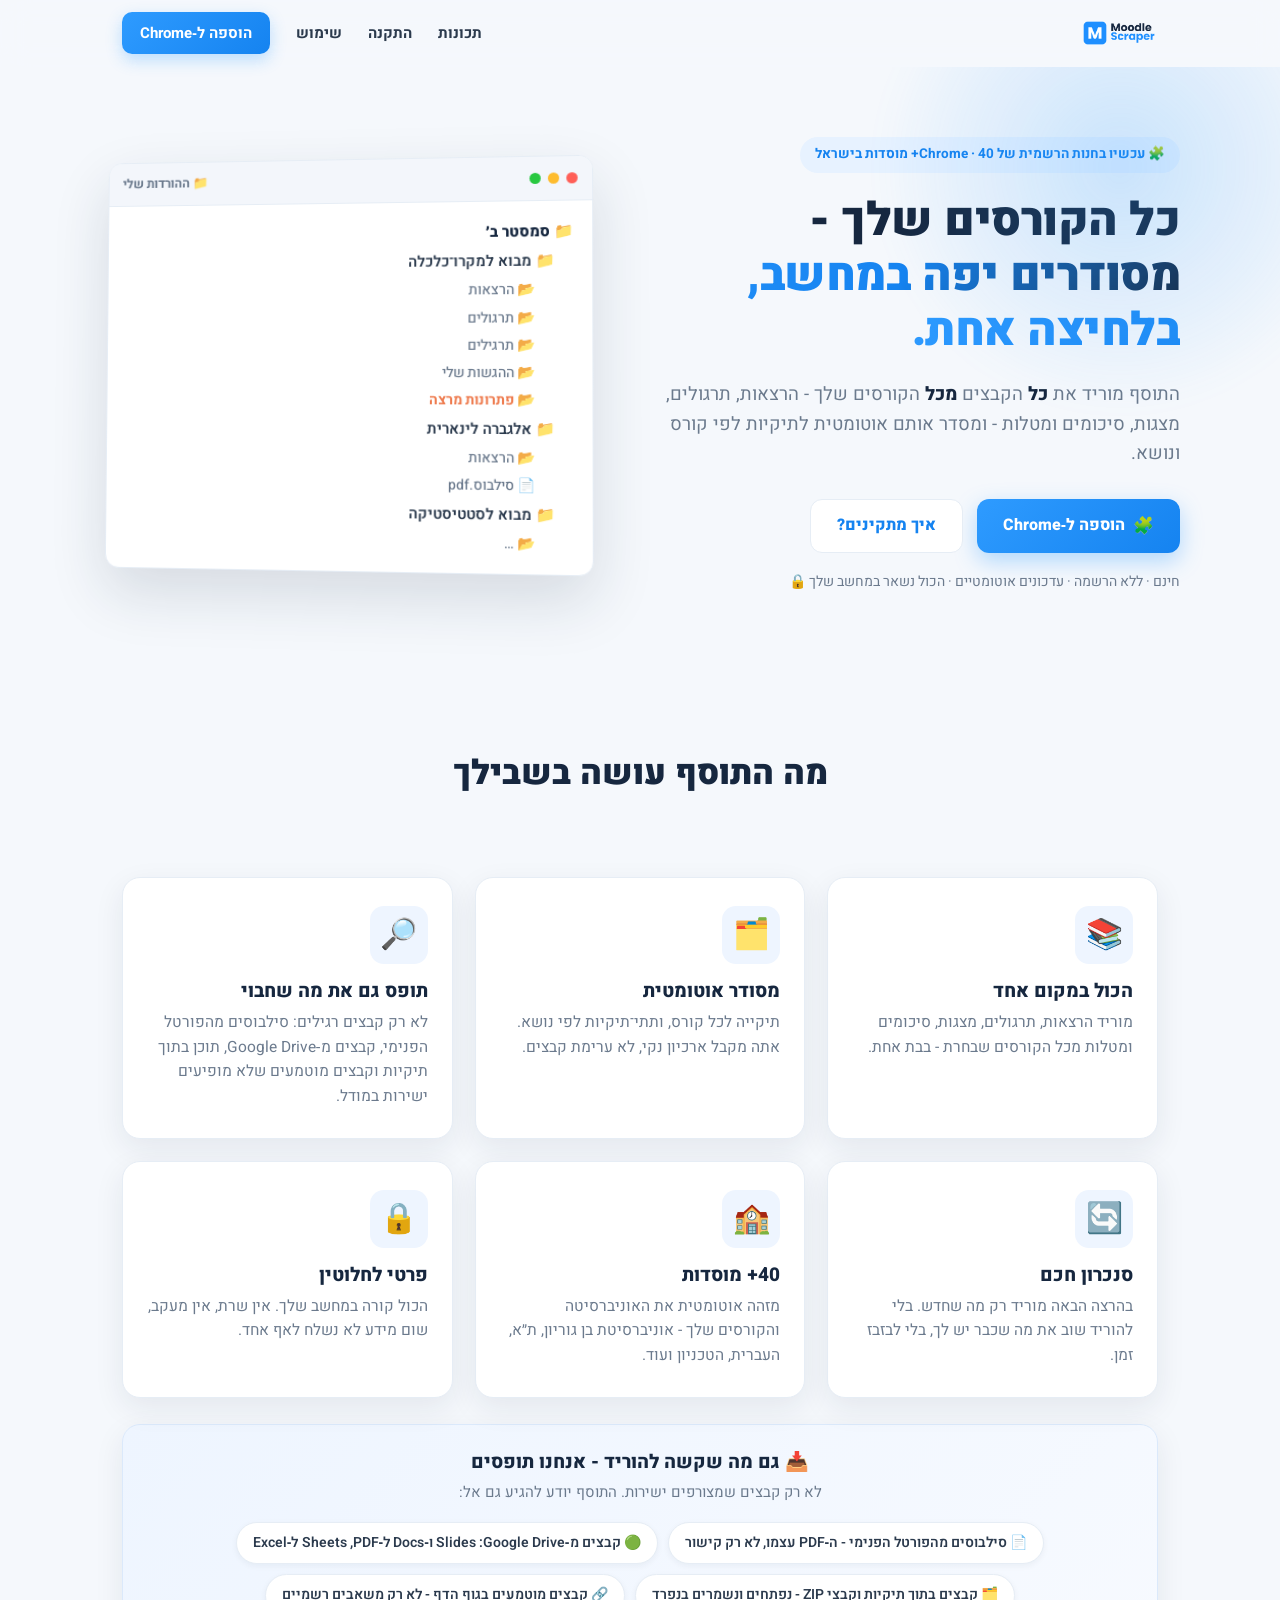
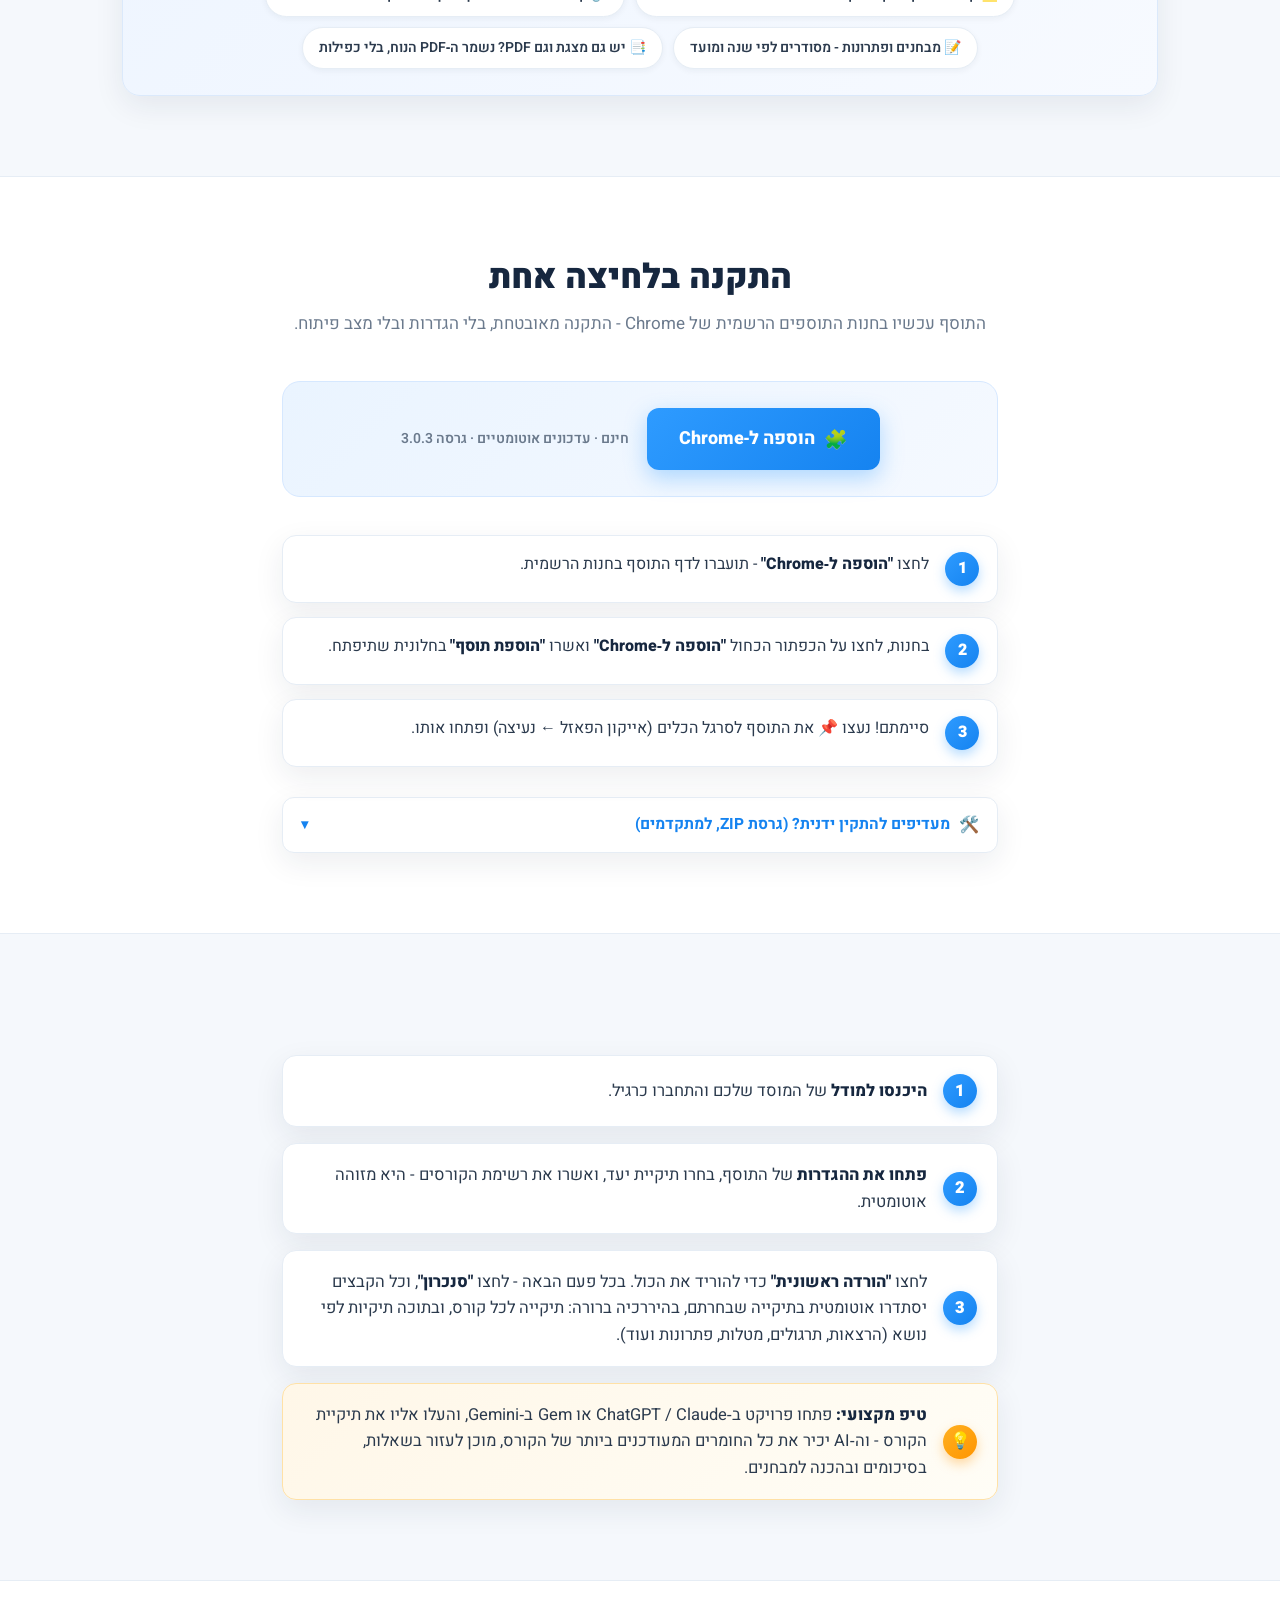
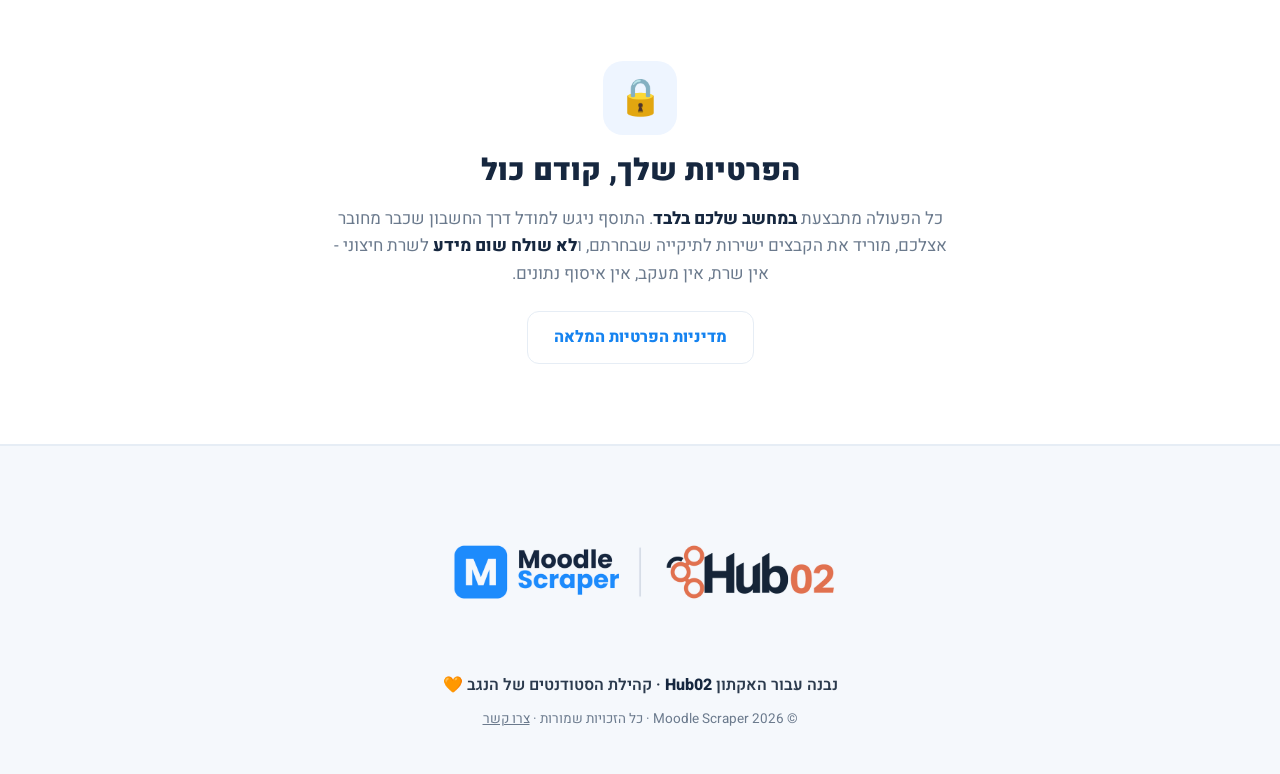
==== commit 84c7fd69: "Chrome Web Store launch: store-first site, single store-ready zip Landing: lead with an 'Add to Chro" ====
--- a/landing/index.html
+++ b/landing/index.html
@@ -25,7 +25,7 @@
         <a href="#features">תכונות</a>
         <a href="#install">התקנה</a>
         <a href="#use">שימוש</a>
-        <a class="nav-cta" href="assets/moodle-scraper.zip" download>הורדת התוסף</a>
+        <a class="nav-cta" href="https://chromewebstore.google.com/detail/moodle-scraper-%E2%80%94-israeli/cfmajooboiejfmgadecalaijpppnocbn" target="_blank" rel="noopener">הוספה ל‑Chrome</a>
       </nav>
     </div>
   </header>
@@ -35,19 +35,19 @@
     <div class="hero-glow"></div>
     <div class="hero-grid">
       <div class="hero-text reveal">
-        <span class="hero-badge">תוסף חינמי לכרום · 40+ מוסדות בישראל</span>
+        <span class="hero-badge">🧩 עכשיו בחנות הרשמית של Chrome · 40+ מוסדות בישראל</span>
         <h1>כל הקורסים שלך -<br><span class="grad">מסודרים יפה במחשב, בלחיצה אחת.</span></h1>
         <p class="hero-sub">
           התוסף מוריד את <strong>כל</strong> הקבצים <strong>מכל</strong> הקורסים שלך - הרצאות, תרגולים,
           מצגות, סיכומים ומטלות - ומסדר אותם אוטומטית לתיקיות לפי קורס ונושא.
         </p>
         <div class="hero-cta">
-          <a class="btn btn-primary" href="assets/moodle-scraper.zip" download>
-            <span class="btn-ico">⬇</span> הורדת התוסף
+          <a class="btn btn-primary" href="https://chromewebstore.google.com/detail/moodle-scraper-%E2%80%94-israeli/cfmajooboiejfmgadecalaijpppnocbn" target="_blank" rel="noopener">
+            <span class="btn-ico">🧩</span> הוספה ל‑Chrome
           </a>
           <a class="btn btn-ghost" href="#install">איך מתקינים?</a>
         </div>
-        <p class="hero-fineprint">גרסה 3.0.3 · ללא עלות · ללא הרשמה · הכול נשאר במחשב שלך 🔒</p>
+        <p class="hero-fineprint">חינם · ללא הרשמה · עדכונים אוטומטיים · הכול נשאר במחשב שלך 🔒</p>
       </div>
 
       <!-- Folder-tree showcase -->
@@ -110,23 +110,41 @@
   <!-- ── Install ───────────────────────────── -->
   <section class="section section-alt" id="install">
     <div class="container narrow">
-      <h2 class="reveal">התקנה ב־2 דקות</h2>
-      <p class="section-sub reveal">הורדה ידנית פשוטה. <span class="soon">🧩 בקרוב גם בחנות התוספים הרשמית של כרום</span></p>
+      <h2 class="reveal">התקנה בלחיצה אחת</h2>
+      <p class="section-sub reveal">התוסף עכשיו בחנות התוספים הרשמית של Chrome - התקנה מאובטחת, בלי הגדרות ובלי מצב פיתוח.</p>
 
       <div class="dl-box reveal">
-        <a class="btn btn-primary btn-lg" href="assets/moodle-scraper.zip" download>
-          <span class="btn-ico">⬇</span> הורדת התוסף
+        <a class="btn btn-primary btn-lg" href="https://chromewebstore.google.com/detail/moodle-scraper-%E2%80%94-israeli/cfmajooboiejfmgadecalaijpppnocbn" target="_blank" rel="noopener">
+          <span class="btn-ico">🧩</span> הוספה ל‑Chrome
         </a>
-        <span class="dl-meta">גרסה 3.0.3 · ~260KB</span>
+        <span class="dl-meta">חינם · עדכונים אוטומטיים · גרסה 3.0.3</span>
       </div>
 
       <ol class="steps">
-        <li class="reveal"><span class="num">1</span><div><b>הורידו וחלצו</b> את קובץ ה־ZIP (קליק ימני ← "חלץ הכול"). תיווצר תיקייה בשם <code>moodle-scraper</code>.</div></li>
-        <li class="reveal"><span class="num">2</span><div>בכרום, גשו לכתובת <code>chrome://extensions</code> (העתיקו לשורת הכתובת).</div></li>
-        <li class="reveal"><span class="num">3</span><div>הדליקו את <b>"מצב פיתוח"</b> (Developer mode) - המתג נמצא בראש העמוד, בפינה הימנית.</div></li>
-        <li class="reveal"><span class="num">4</span><div>לחצו על הכפתור <b>"Load unpacked"</b> שמופיע בפינה השמאלית העליונה, ובחרו את תיקיית <code>moodle-scraper</code> שחילצתם.</div></li>
-        <li class="reveal"><span class="num">5</span><div>סיימתם! נעצו 📌 את התוסף לסרגל הכלים ופתחו אותו.</div></li>
+        <li class="reveal"><span class="num">1</span><div>לחצו <b>"הוספה ל‑Chrome"</b> - תועברו לדף התוסף בחנות הרשמית.</div></li>
+        <li class="reveal"><span class="num">2</span><div>בחנות, לחצו על הכפתור הכחול <b>"הוספה ל‑Chrome"</b> ואשרו <b>"הוספת תוסף"</b> בחלונית שתיפתח.</div></li>
+        <li class="reveal"><span class="num">3</span><div>סיימתם! נעצו 📌 את התוסף לסרגל הכלים (אייקון הפאזל ← נעיצה) ופתחו אותו.</div></li>
       </ol>
+
+      <details class="manual reveal">
+        <summary>מעדיפים להתקין ידנית? (גרסת ZIP, למתקדמים)</summary>
+        <div class="manual-body">
+          <p class="manual-intro">התקנה מקובץ ZIP - שימושית אם אין לכם גישה לחנות או שתרצו לבדוק את קוד המקור. דורשת הפעלת "מצב פיתוח" בכרום.</p>
+          <div class="dl-box">
+            <a class="btn btn-primary" href="assets/moodle-scraper.zip" download>
+              <span class="btn-ico">⬇</span> הורדת קובץ ZIP
+            </a>
+            <span class="dl-meta">גרסה 3.0.3 · ~260KB</span>
+          </div>
+          <ol class="steps">
+            <li><span class="num">1</span><div><b>הורידו וחלצו</b> את קובץ ה־ZIP (קליק ימני ← "חלץ הכול"). תיווצר תיקייה בשם <code>moodle-scraper</code>.</div></li>
+            <li><span class="num">2</span><div>בכרום, גשו לכתובת <code>chrome://extensions</code> (העתיקו לשורת הכתובת).</div></li>
+            <li><span class="num">3</span><div>הדליקו את <b>"מצב פיתוח"</b> (Developer mode) - המתג נמצא בראש העמוד, בפינה הימנית.</div></li>
+            <li><span class="num">4</span><div>לחצו על הכפתור <b>"Load unpacked"</b> שמופיע בפינה השמאלית העליונה, ובחרו את תיקיית <code>moodle-scraper</code> שחילצתם.</div></li>
+            <li><span class="num">5</span><div>סיימתם! נעצו 📌 את התוסף לסרגל הכלים ופתחו אותו.</div></li>
+          </ol>
+        </div>
+      </details>
     </div>
   </section>
 
--- a/landing/styles.css
+++ b/landing/styles.css
@@ -201,7 +201,41 @@
 .section-alt { background: var(--bg-alt); border-block: 1px solid var(--line); }
 .section h2 { font-size: 34px; font-weight: 900; text-align: center; }
 .section-sub { text-align: center; color: var(--muted); font-size: 17px; margin-top: 12px; margin-bottom: 44px; }
-.soon { color: var(--blue-deep); font-weight: 700; white-space: nowrap; }
+/* ── Manual-install fallback (collapsible) ─ */
+.manual { margin-top: 30px; }
+.manual > summary {
+  cursor: pointer;
+  list-style: none;
+  display: flex; align-items: center; gap: 9px;
+  font-weight: 700; font-size: 15.5px;
+  color: var(--blue-deep);
+  background: #fff;
+  border: 1px solid var(--line);
+  border-radius: 12px;
+  padding: 14px 18px;
+  box-shadow: var(--shadow);
+  transition: border-color .18s, color .18s;
+}
+.manual > summary::-webkit-details-marker { display: none; }
+.manual > summary::before { content: "🛠️"; font-size: 1.05em; }
+.manual > summary::after {
+  content: "▾";
+  margin-inline-start: auto;
+  transition: transform .2s ease;
+  font-size: 0.9em;
+}
+.manual[open] > summary::after { transform: rotate(180deg); }
+.manual > summary:hover { border-color: var(--blue); }
+.manual[open] > summary { border-bottom-left-radius: 0; border-bottom-right-radius: 0; }
+.manual-body {
+  background: #fff;
+  border: 1px solid var(--line);
+  border-top: none;
+  border-radius: 0 0 12px 12px;
+  padding: 20px 18px 8px;
+}
+.manual-intro { color: var(--muted); font-size: 15px; margin-bottom: 16px; }
+.manual-body .dl-box { margin-bottom: 22px; }
 
 /* ── Feature cards ─────────────────────── */
 .cards {
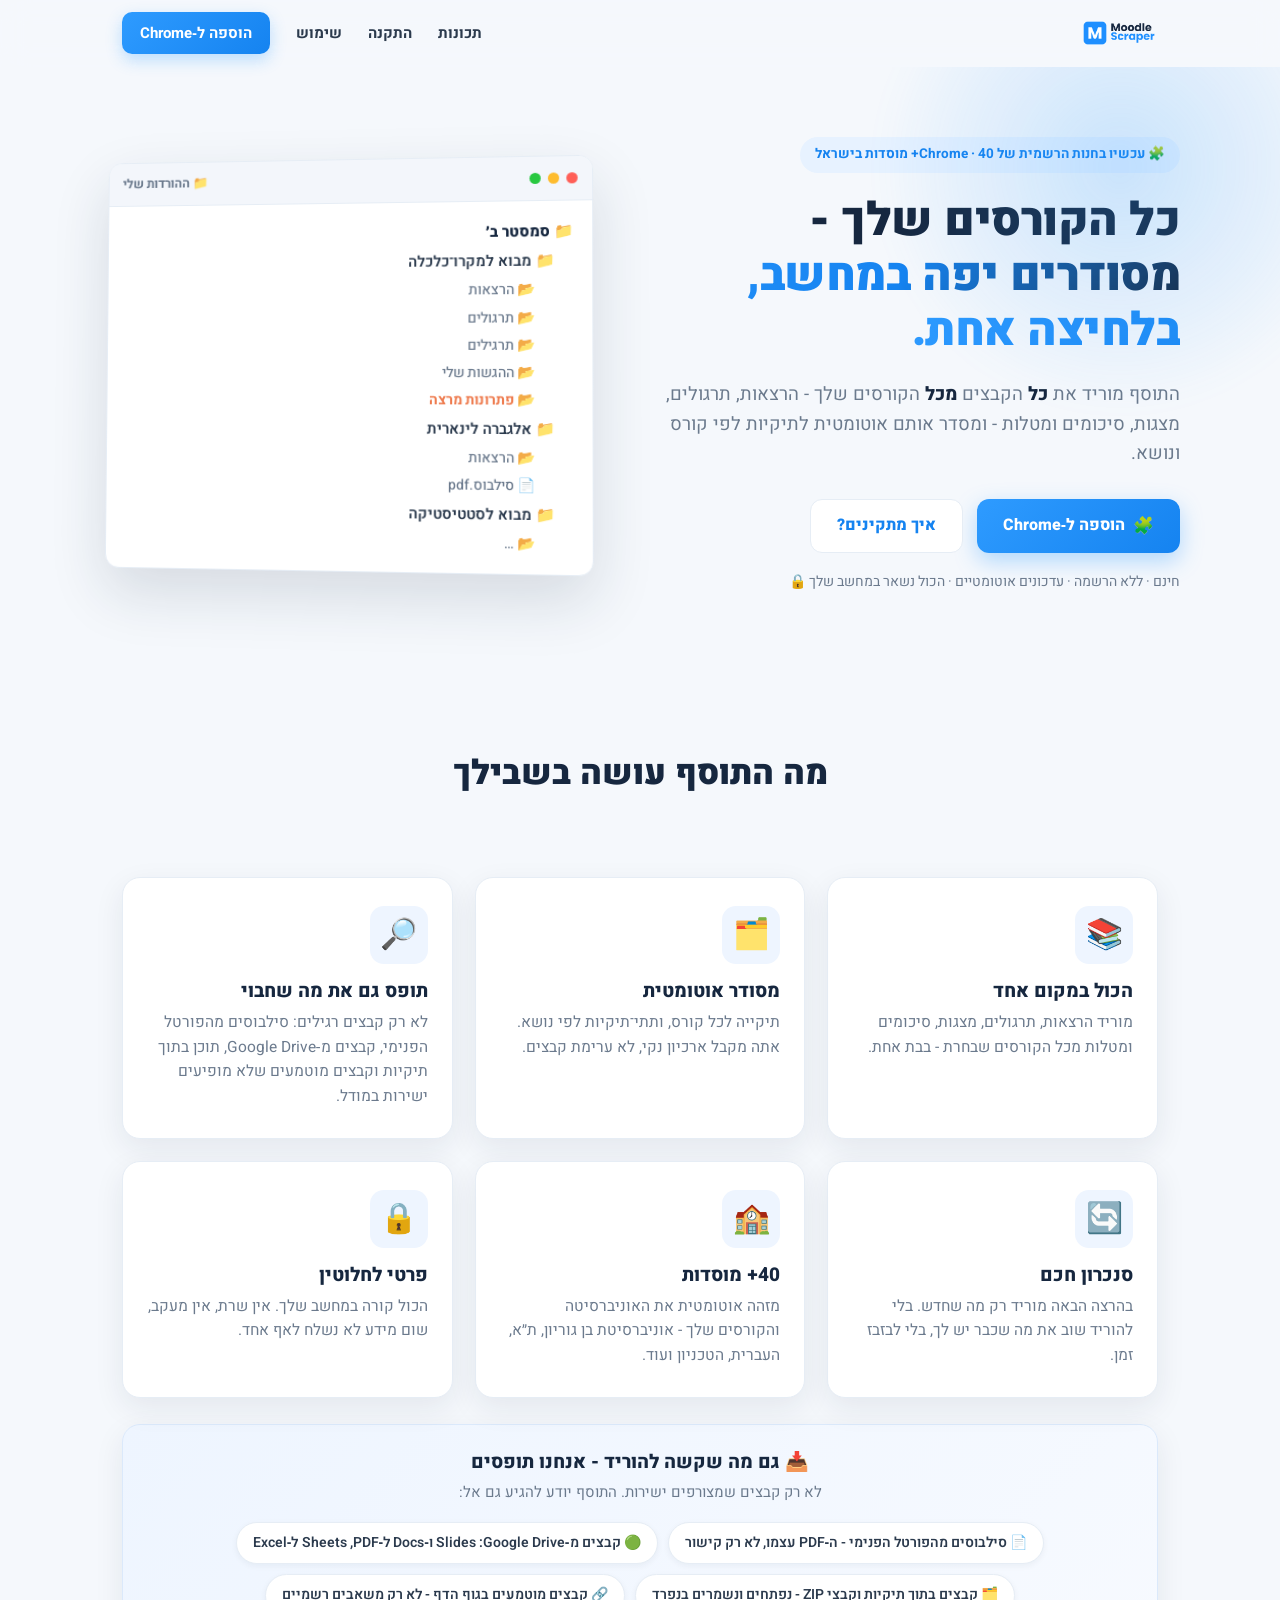
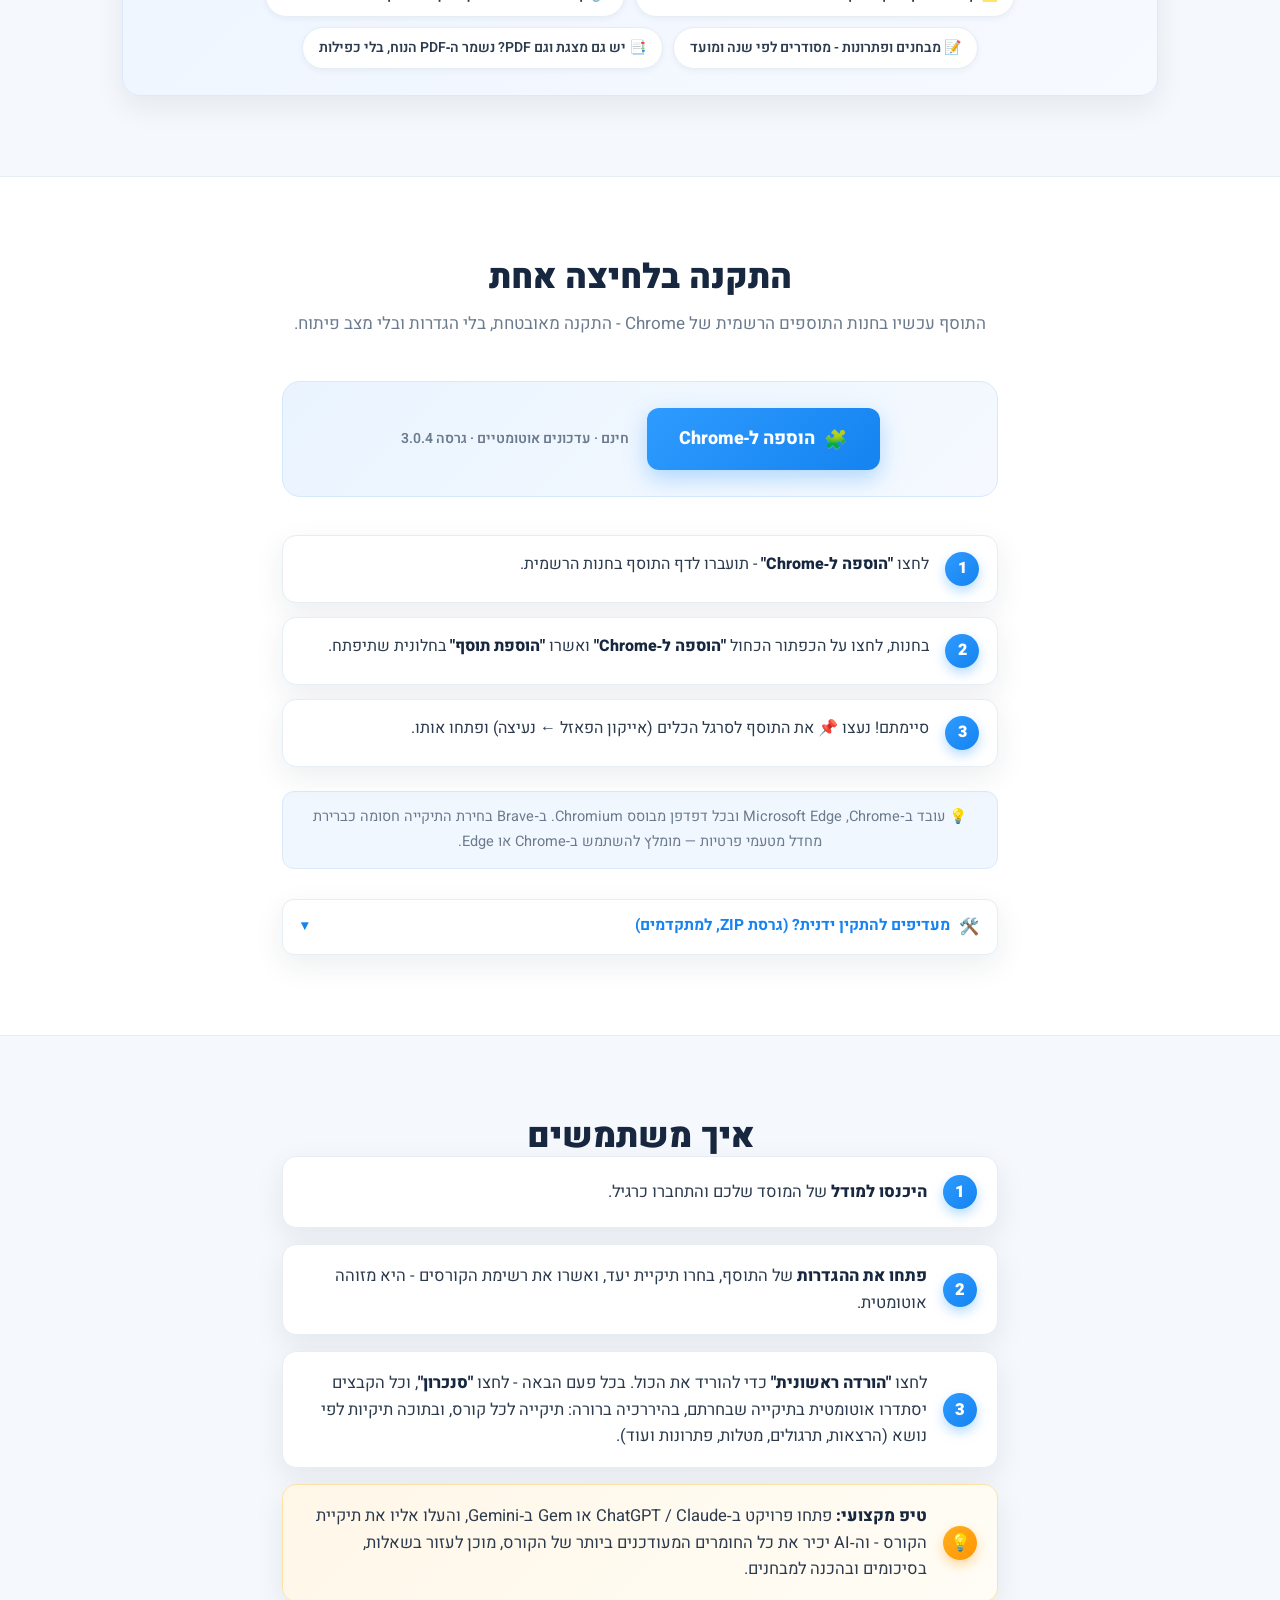
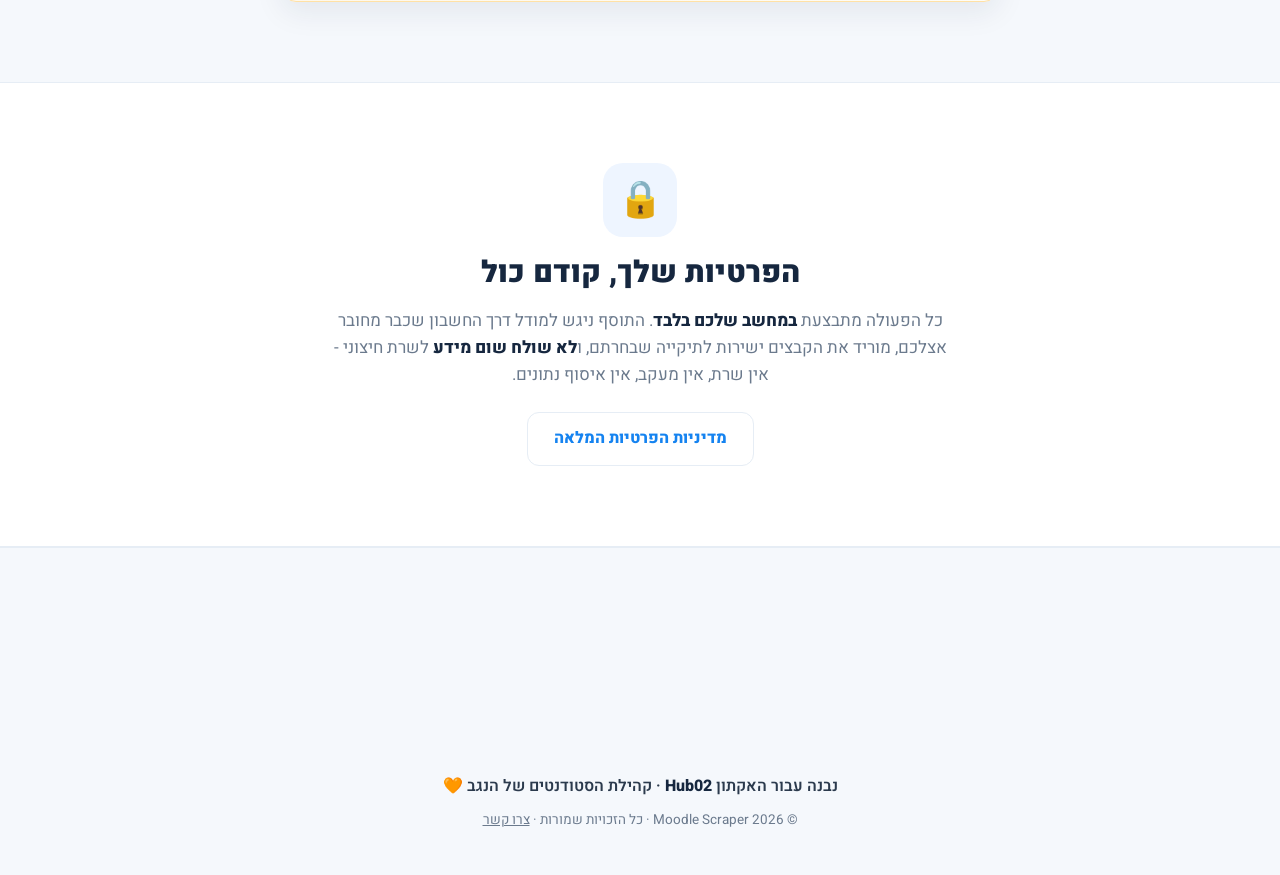
==== commit f7be745a: "v3.0.4: graceful message when the browser blocks folder access (Brave) Feature-detect window.showDir" ====
--- a/landing/index.html
+++ b/landing/index.html
@@ -117,7 +117,7 @@
         <a class="btn btn-primary btn-lg" href="https://chromewebstore.google.com/detail/moodle-scraper-%E2%80%94-israeli/cfmajooboiejfmgadecalaijpppnocbn" target="_blank" rel="noopener">
           <span class="btn-ico">🧩</span> הוספה ל‑Chrome
         </a>
-        <span class="dl-meta">חינם · עדכונים אוטומטיים · גרסה 3.0.3</span>
+        <span class="dl-meta">חינם · עדכונים אוטומטיים · גרסה 3.0.4</span>
       </div>
 
       <ol class="steps">
@@ -125,6 +125,8 @@
         <li class="reveal"><span class="num">2</span><div>בחנות, לחצו על הכפתור הכחול <b>"הוספה ל‑Chrome"</b> ואשרו <b>"הוספת תוסף"</b> בחלונית שתיפתח.</div></li>
         <li class="reveal"><span class="num">3</span><div>סיימתם! נעצו 📌 את התוסף לסרגל הכלים (אייקון הפאזל ← נעיצה) ופתחו אותו.</div></li>
       </ol>
+
+      <p class="browser-note reveal">💡 עובד ב‑<bdi>Chrome</bdi>, <bdi>Microsoft Edge</bdi> ובכל דפדפן מבוסס <bdi>Chromium</bdi>. ב‑<bdi>Brave</bdi> בחירת התיקייה חסומה כברירת מחדל מטעמי פרטיות — מומלץ להשתמש ב‑<bdi>Chrome</bdi> או <bdi>Edge</bdi>.</p>
 
       <details class="manual reveal">
         <summary>מעדיפים להתקין ידנית? (גרסת ZIP, למתקדמים)</summary>
@@ -134,7 +136,7 @@
             <a class="btn btn-primary" href="assets/moodle-scraper.zip" download>
               <span class="btn-ico">⬇</span> הורדת קובץ ZIP
             </a>
-            <span class="dl-meta">גרסה 3.0.3 · ~260KB</span>
+            <span class="dl-meta">גרסה 3.0.4 · ~260KB</span>
           </div>
           <ol class="steps">
             <li><span class="num">1</span><div><b>הורידו וחלצו</b> את קובץ ה־ZIP (קליק ימני ← "חלץ הכול"). תיווצר תיקייה בשם <code>moodle-scraper</code>.</div></li>
--- a/landing/styles.css
+++ b/landing/styles.css
@@ -201,6 +201,19 @@
 .section-alt { background: var(--bg-alt); border-block: 1px solid var(--line); }
 .section h2 { font-size: 34px; font-weight: 900; text-align: center; }
 .section-sub { text-align: center; color: var(--muted); font-size: 17px; margin-top: 12px; margin-bottom: 44px; }
+/* ── Browser-support note ──────────────────── */
+.browser-note {
+  text-align: center;
+  color: var(--muted);
+  font-size: 14.5px;
+  line-height: 1.7;
+  margin-top: 24px;
+  padding: 13px 18px;
+  background: #f1f7ff;
+  border: 1px solid #dbe9fb;
+  border-radius: 12px;
+}
+
 /* ── Manual-install fallback (collapsible) ─ */
 .manual { margin-top: 30px; }
 .manual > summary {
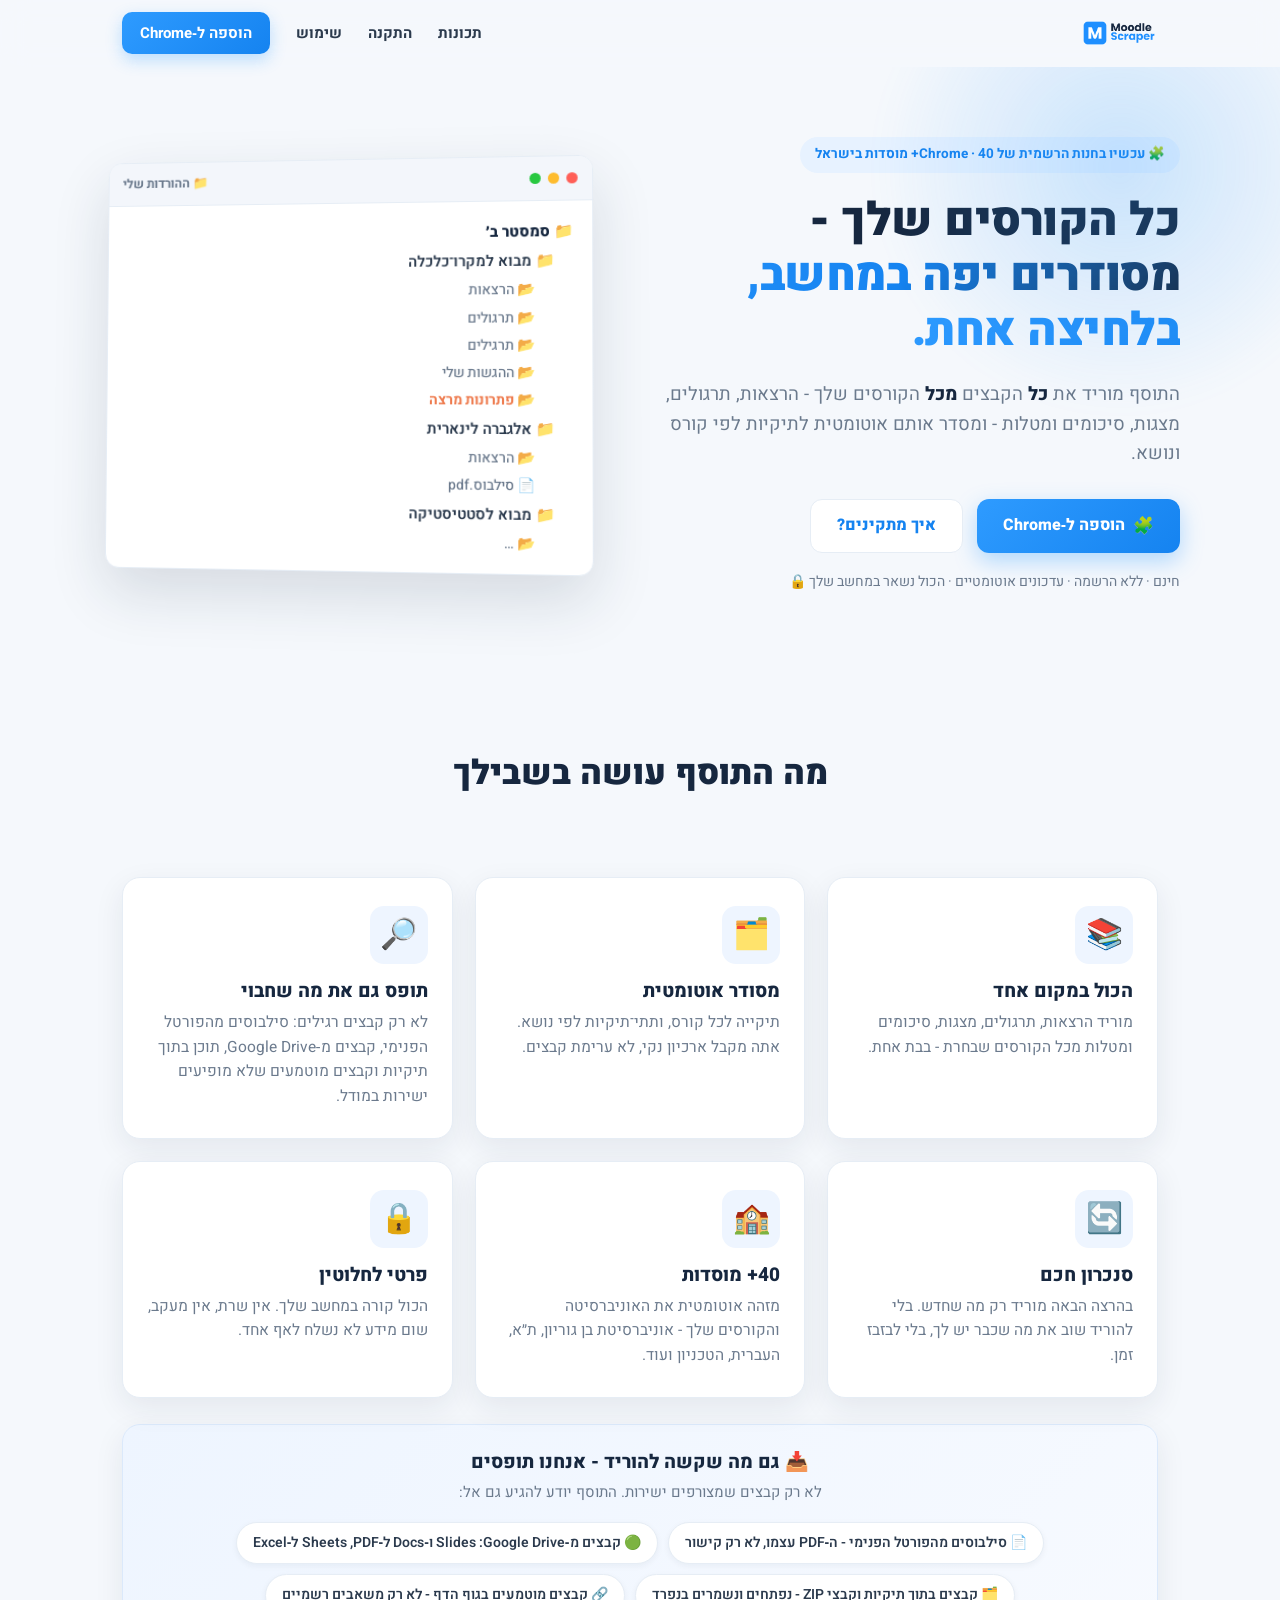
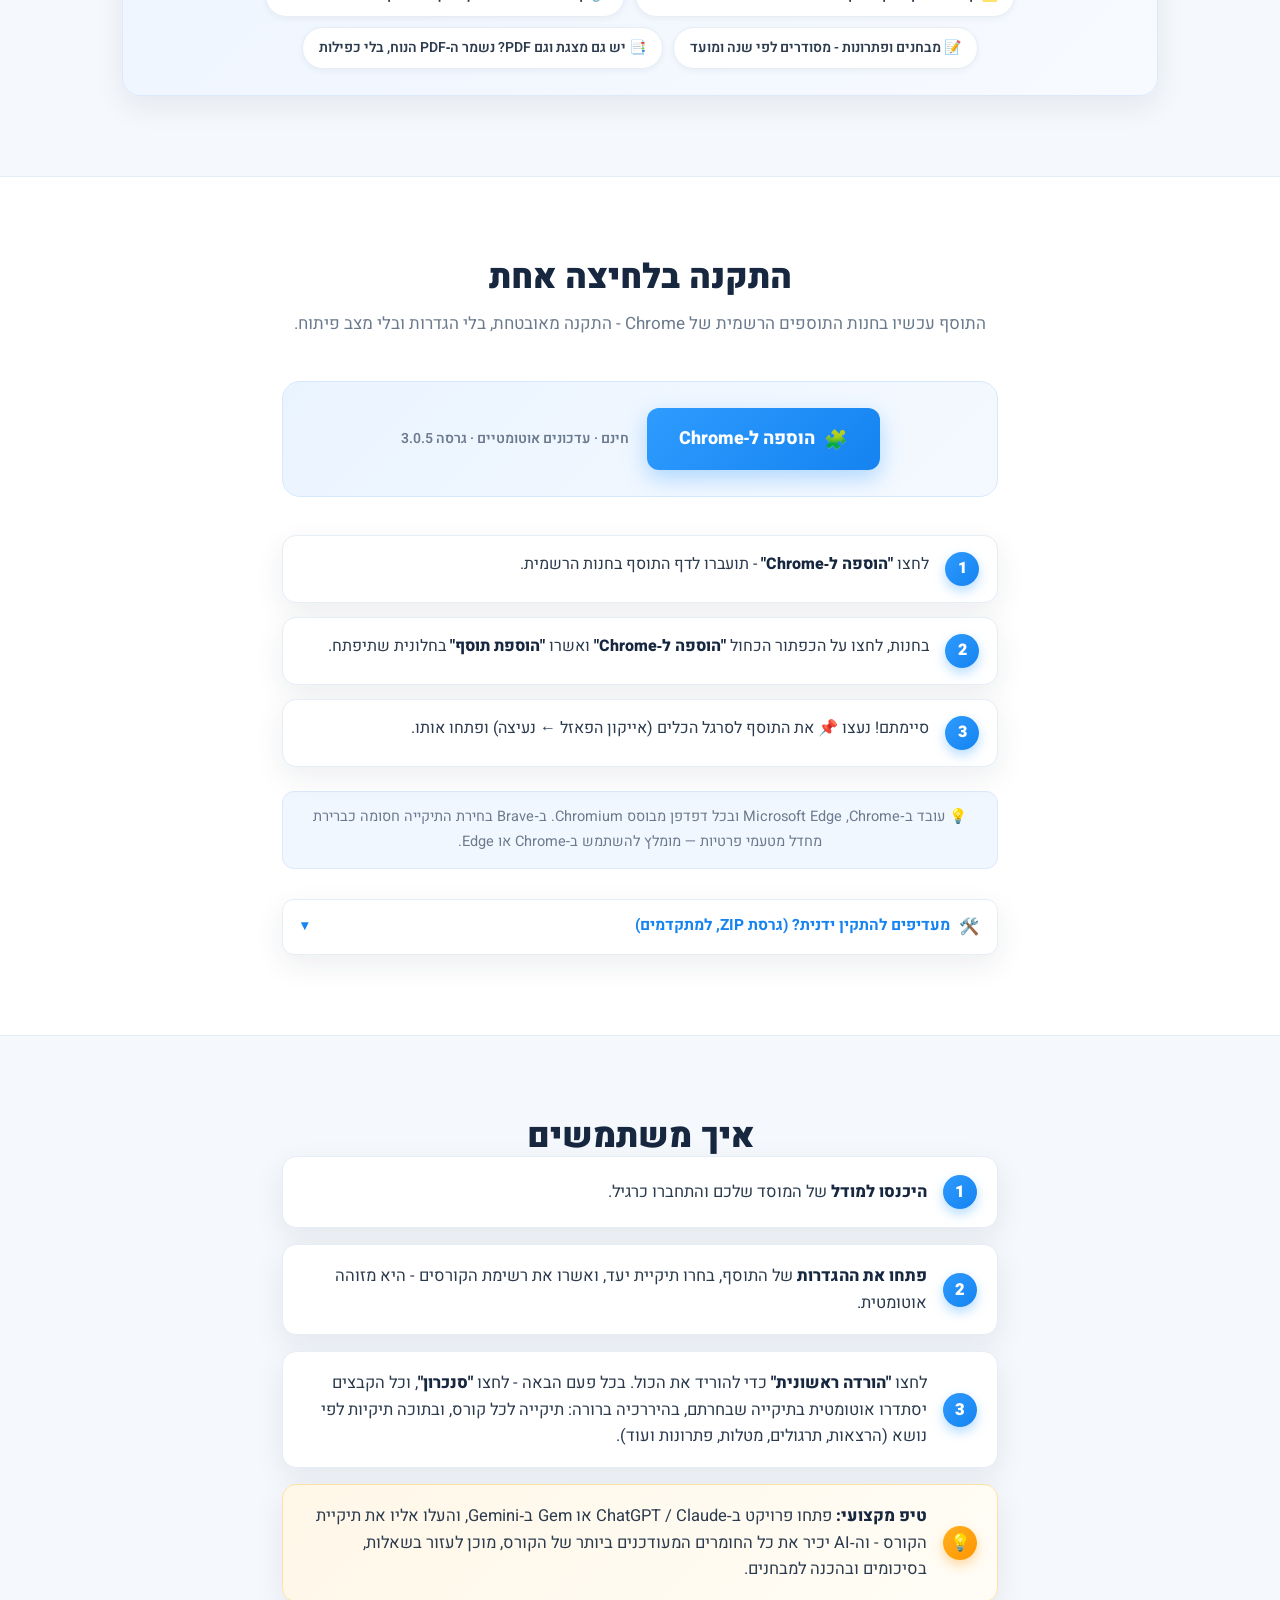
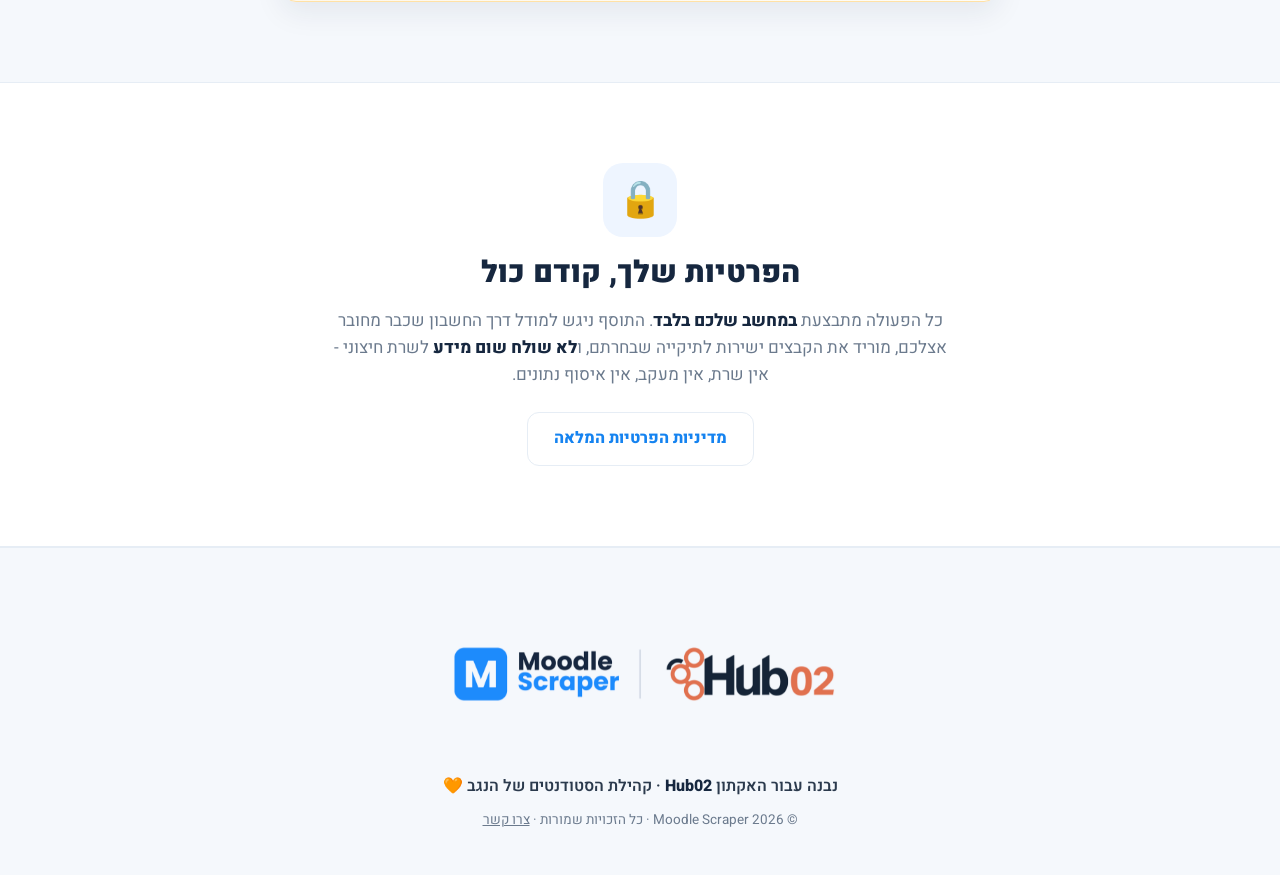
==== commit 81f977d0: "v3.0.5: self-healing sync recovery + manifest/lock hardening Break the incremental<->seed catch-22: " ====
--- a/landing/index.html
+++ b/landing/index.html
@@ -117,7 +117,7 @@
         <a class="btn btn-primary btn-lg" href="https://chromewebstore.google.com/detail/moodle-scraper-%E2%80%94-israeli/cfmajooboiejfmgadecalaijpppnocbn" target="_blank" rel="noopener">
           <span class="btn-ico">🧩</span> הוספה ל‑Chrome
         </a>
-        <span class="dl-meta">חינם · עדכונים אוטומטיים · גרסה 3.0.4</span>
+        <span class="dl-meta">חינם · עדכונים אוטומטיים · גרסה 3.0.5</span>
       </div>
 
       <ol class="steps">
@@ -136,7 +136,7 @@
             <a class="btn btn-primary" href="assets/moodle-scraper.zip" download>
               <span class="btn-ico">⬇</span> הורדת קובץ ZIP
             </a>
-            <span class="dl-meta">גרסה 3.0.4 · ~260KB</span>
+            <span class="dl-meta">גרסה 3.0.5 · ~260KB</span>
           </div>
           <ol class="steps">
             <li><span class="num">1</span><div><b>הורידו וחלצו</b> את קובץ ה־ZIP (קליק ימני ← "חלץ הכול"). תיווצר תיקייה בשם <code>moodle-scraper</code>.</div></li>
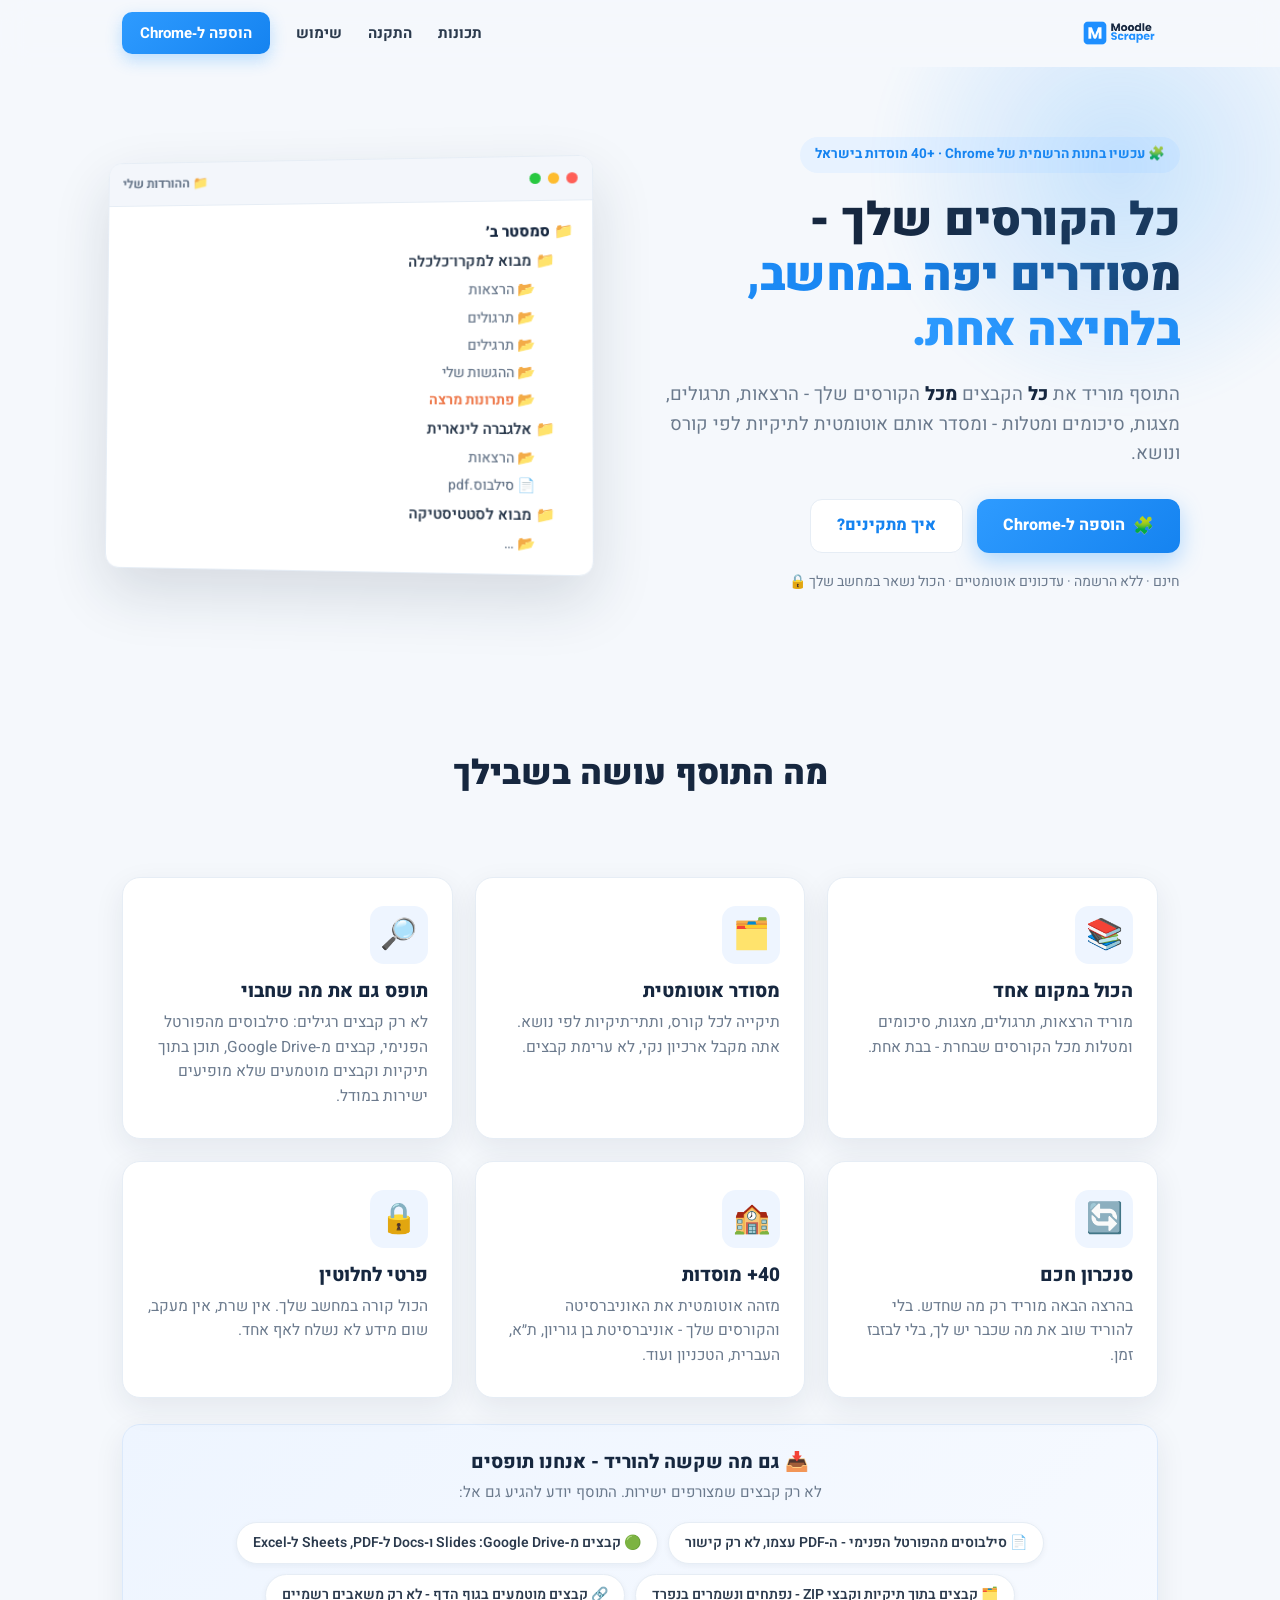
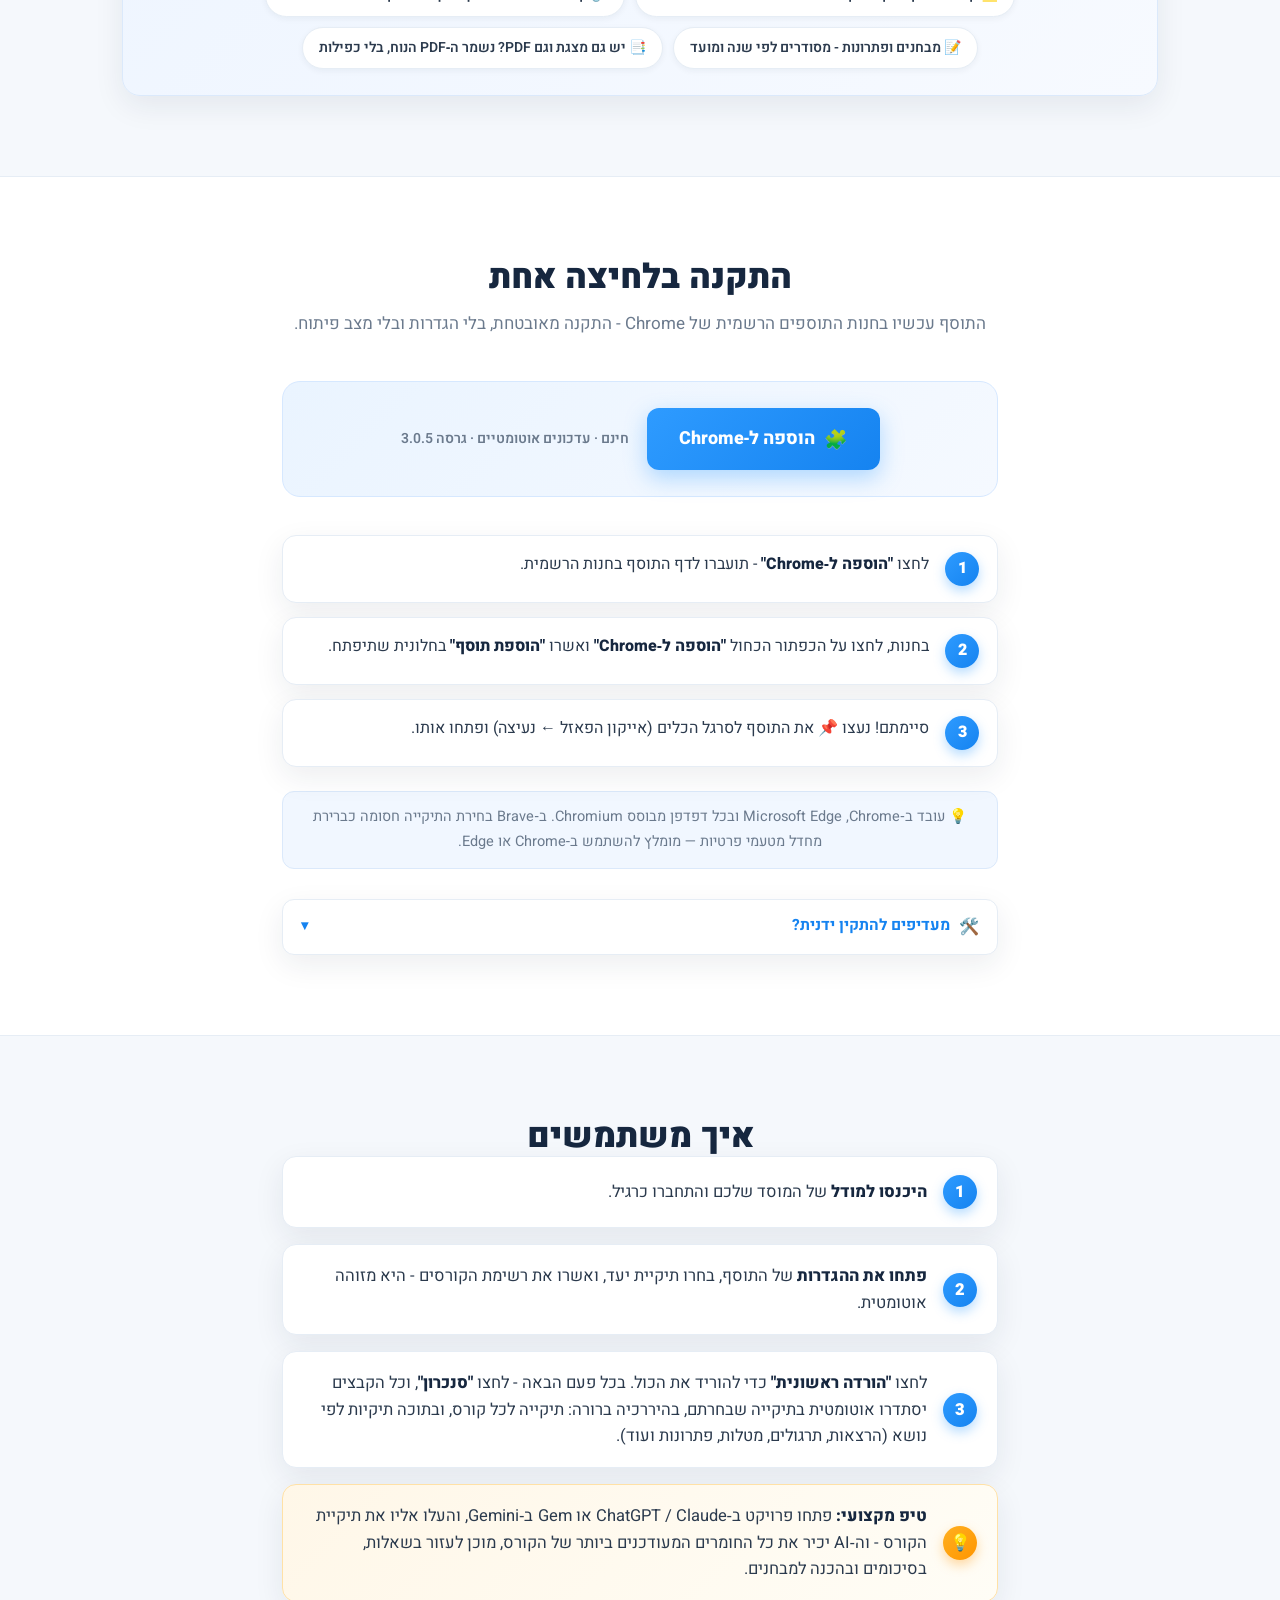
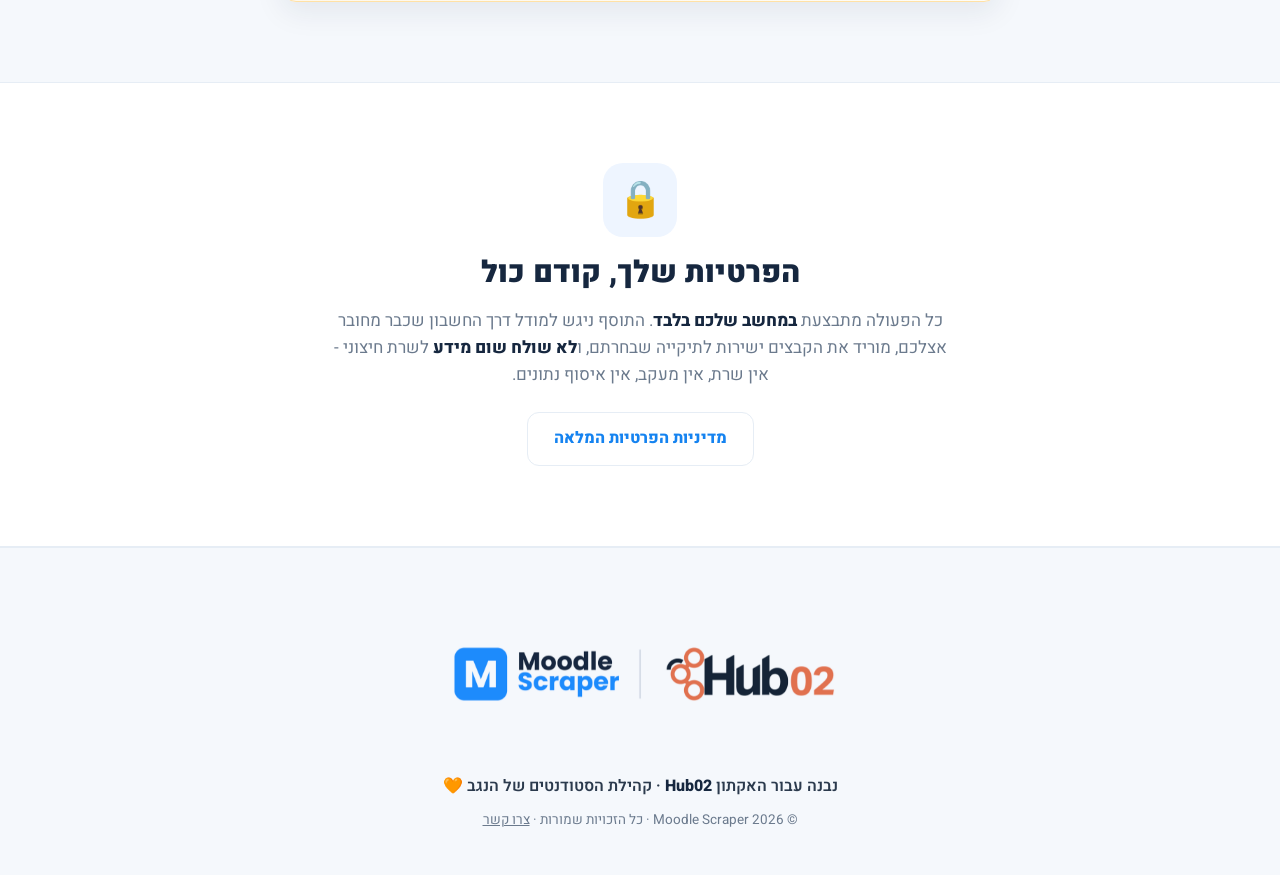
==== commit c3ed21d6: "Landing: fix hero-badge RTL/LTR (bidi-isolate Chrome and 40+) + simplify manual-install toggle label" ====
--- a/landing/index.html
+++ b/landing/index.html
@@ -35,7 +35,7 @@
     <div class="hero-glow"></div>
     <div class="hero-grid">
       <div class="hero-text reveal">
-        <span class="hero-badge">🧩 עכשיו בחנות הרשמית של Chrome · 40+ מוסדות בישראל</span>
+        <span class="hero-badge">🧩 עכשיו בחנות הרשמית של <bdi>Chrome</bdi> · <bdi>40+</bdi> מוסדות בישראל</span>
         <h1>כל הקורסים שלך -<br><span class="grad">מסודרים יפה במחשב, בלחיצה אחת.</span></h1>
         <p class="hero-sub">
           התוסף מוריד את <strong>כל</strong> הקבצים <strong>מכל</strong> הקורסים שלך - הרצאות, תרגולים,
@@ -129,7 +129,7 @@
       <p class="browser-note reveal">💡 עובד ב‑<bdi>Chrome</bdi>, <bdi>Microsoft Edge</bdi> ובכל דפדפן מבוסס <bdi>Chromium</bdi>. ב‑<bdi>Brave</bdi> בחירת התיקייה חסומה כברירת מחדל מטעמי פרטיות — מומלץ להשתמש ב‑<bdi>Chrome</bdi> או <bdi>Edge</bdi>.</p>
 
       <details class="manual reveal">
-        <summary>מעדיפים להתקין ידנית? (גרסת ZIP, למתקדמים)</summary>
+        <summary>מעדיפים להתקין ידנית?</summary>
         <div class="manual-body">
           <p class="manual-intro">התקנה מקובץ ZIP - שימושית אם אין לכם גישה לחנות או שתרצו לבדוק את קוד המקור. דורשת הפעלת "מצב פיתוח" בכרום.</p>
           <div class="dl-box">
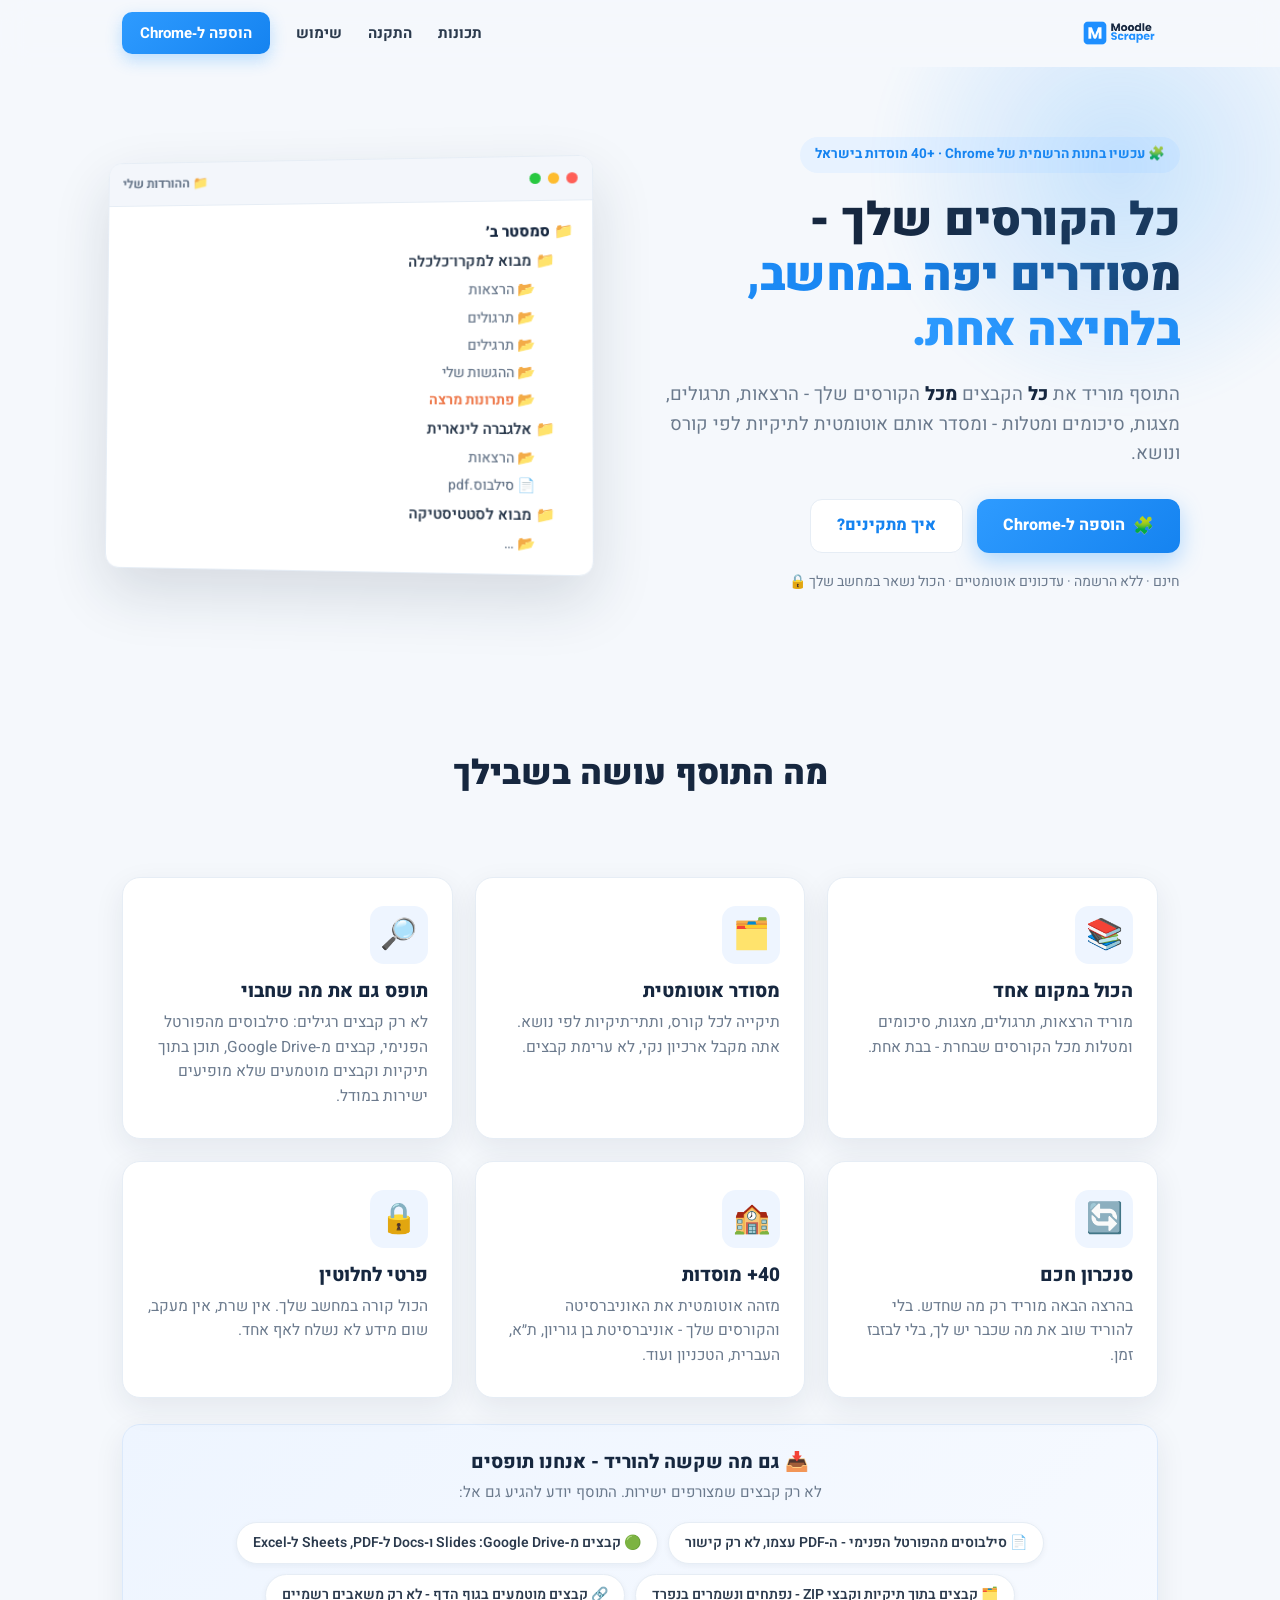
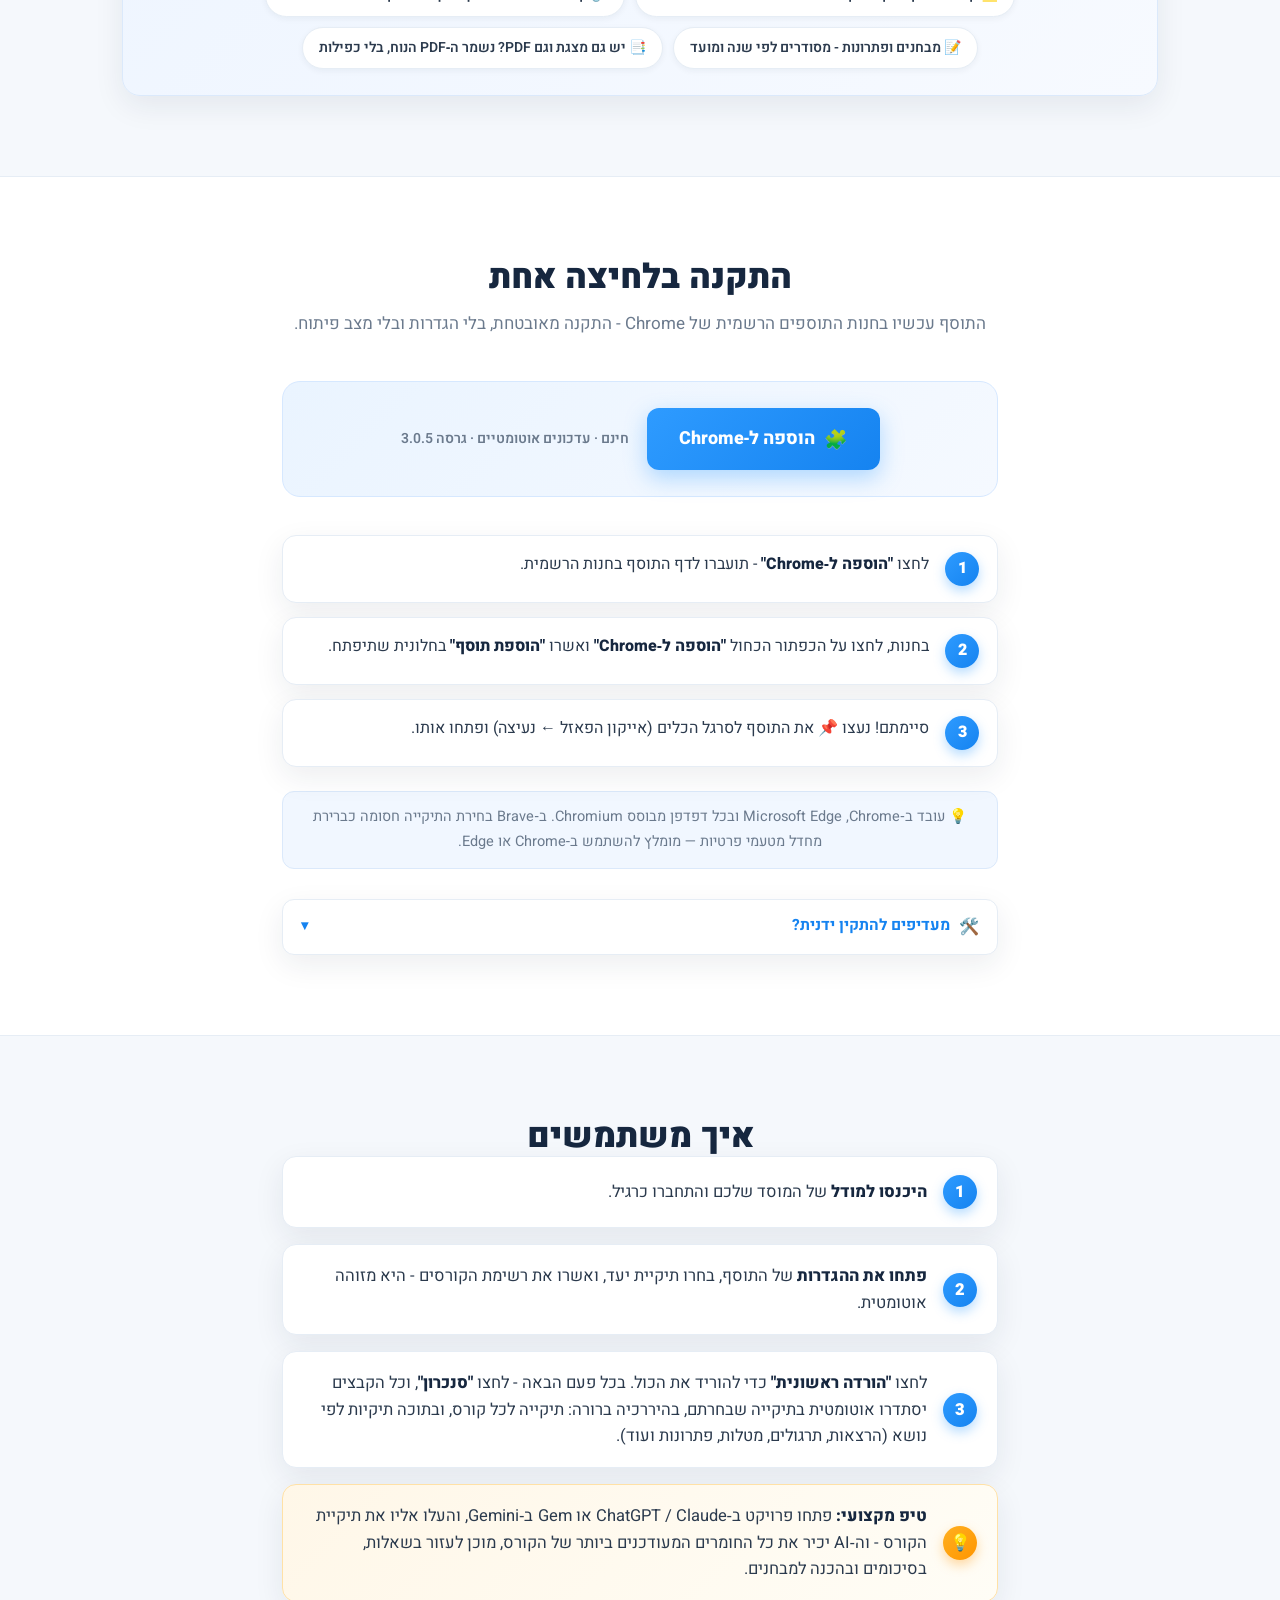
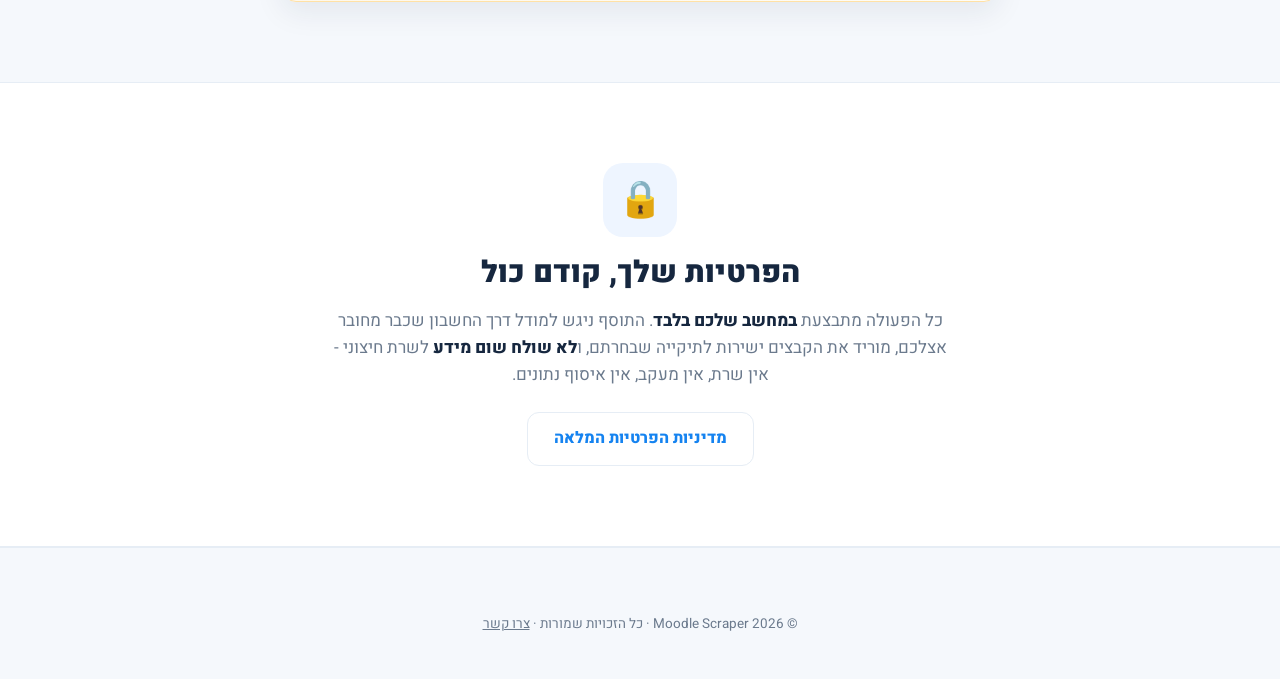
==== commit f9799559: "Remove all Hub02 hackathon branding; site moved to new URL After the Hub02 hackathon ended, sever al" ====
--- a/landing/index.html
+++ b/landing/index.html
@@ -7,7 +7,7 @@
   <meta name="description" content="תוסף חינמי לכרום שמוריד ומסדר אוטומטית את כל הקבצים מכל הקורסים שלך במודל - הרצאות, תרגולים, מצגות ומטלות. עובד עם 40+ מוסדות בישראל. הכול נשאר אצלך במחשב.">
   <meta property="og:title" content="Moodle Scraper - כל חומרי הקורסים שלך, מסודרים בלחיצה">
   <meta property="og:description" content="מוריד ומסדר אוטומטית את כל הקבצים מהמודל לתיקיות במחשב. חינמי, פרטי, עובד עם 40+ מוסדות בישראל.">
-  <meta property="og:image" content="assets/cover.png">
+  <meta property="og:image" content="assets/logo.png">
   <meta property="og:type" content="website">
   <link rel="icon" type="image/png" href="assets/favicon.png">
   <link rel="preconnect" href="https://fonts.googleapis.com">
@@ -180,8 +180,6 @@
   <!-- ── Footer ────────────────────────────── -->
   <footer class="footer">
     <div class="container">
-      <img src="assets/cover.png" alt="Moodle Scraper × Hub02" class="footer-cover reveal">
-      <p class="footer-credit">נבנה עבור האקתון <b>Hub02</b> · קהילת הסטודנטים של הנגב 🧡</p>
       <p class="footer-fine">© 2026 Moodle Scraper · כל הזכויות שמורות · <a href="mailto:MoodleScraper@theangelcy.co.il">צרו קשר</a></p>
     </div>
   </footer>
--- a/landing/styles.css
+++ b/landing/styles.css
@@ -1,6 +1,6 @@
 /* ───────────────────────────────────────────
    Moodle Scraper — landing page
-   Hebrew RTL · brand: vivid blue / navy / Hub02 orange
+   Hebrew RTL · brand: vivid blue / navy / orange accent
    ─────────────────────────────────────────── */
 
 :root {
@@ -368,8 +368,6 @@
 
 /* ── Footer ────────────────────────────── */
 .footer { padding: 56px 0 44px; text-align: center; background: var(--bg); border-top: 1px solid var(--line); }
-.footer-cover { max-width: 420px; width: 80%; height: auto; margin-bottom: 22px; mix-blend-mode: multiply; }
-.footer-credit { font-size: 16px; color: var(--ink); font-weight: 600; }
 .footer-fine { font-size: 13.5px; color: var(--muted); margin-top: 10px; }
 .footer-fine a { color: var(--muted); text-decoration: underline; }
 
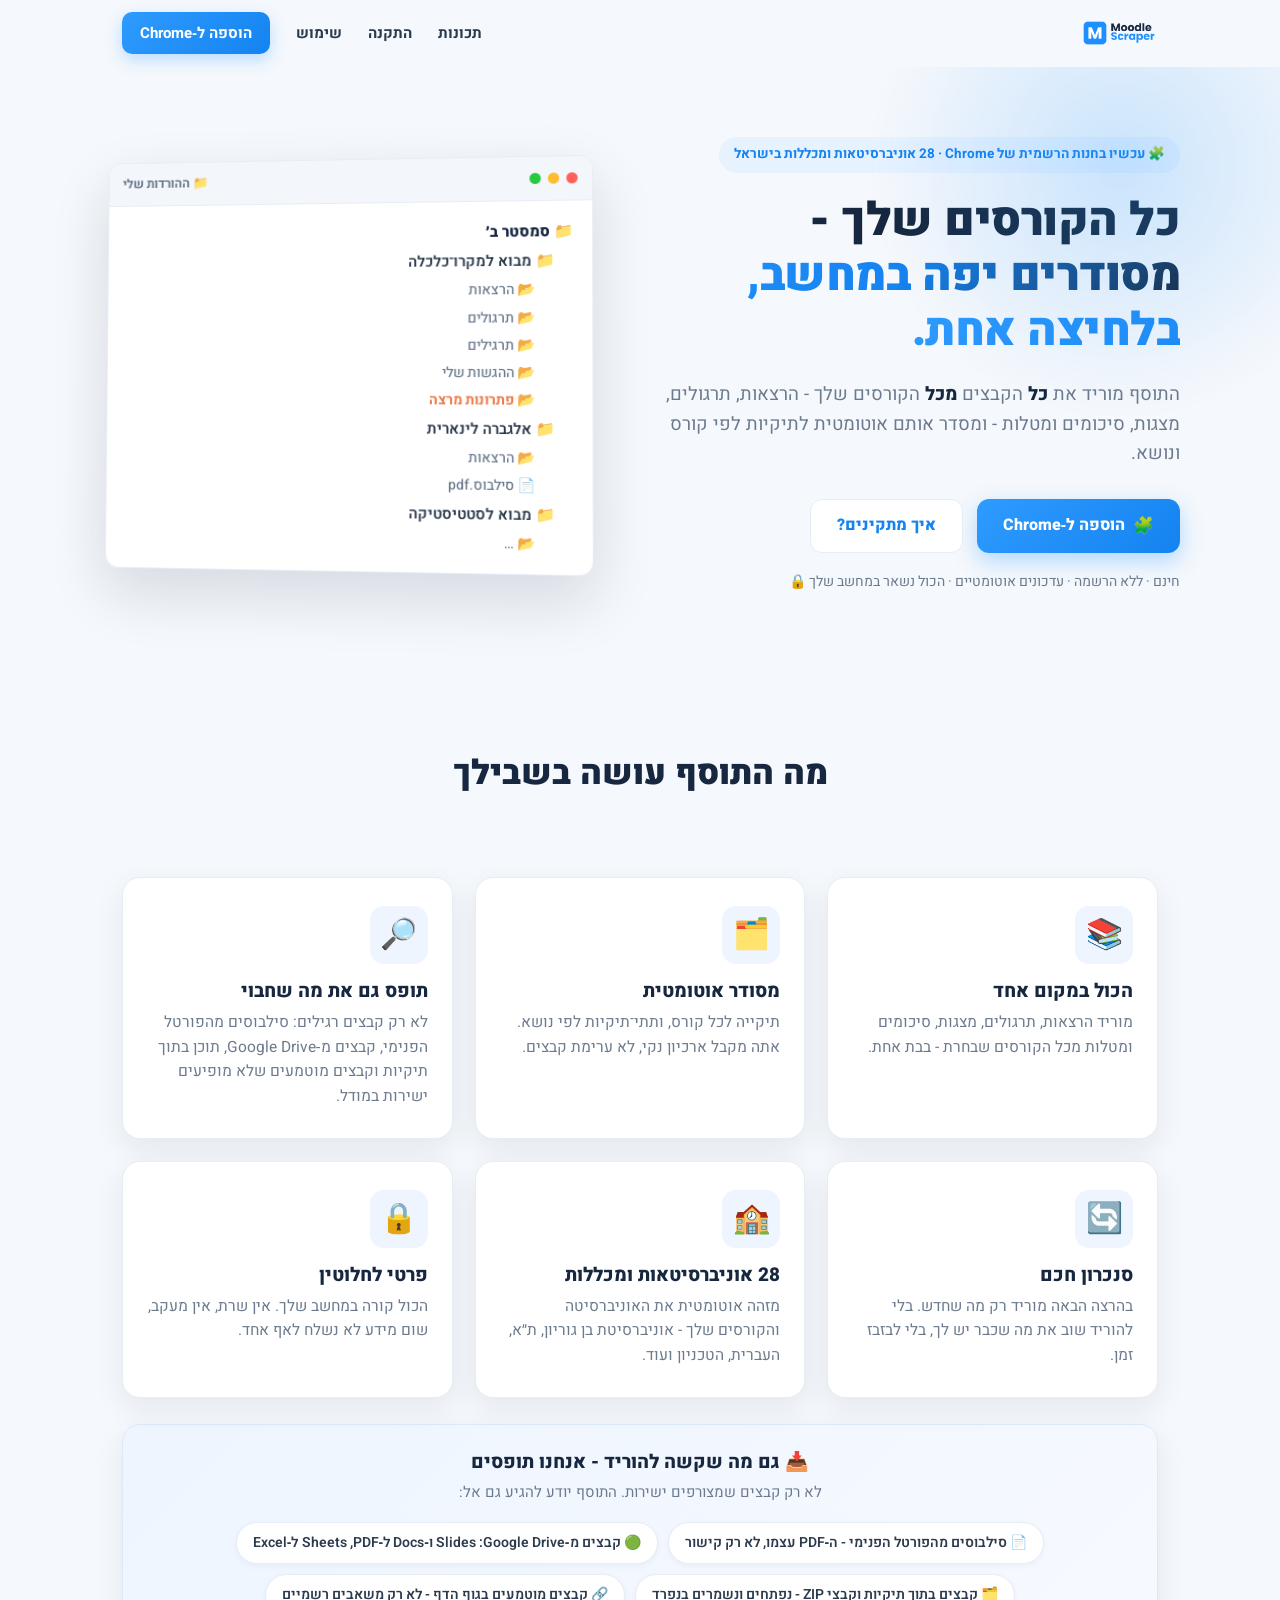
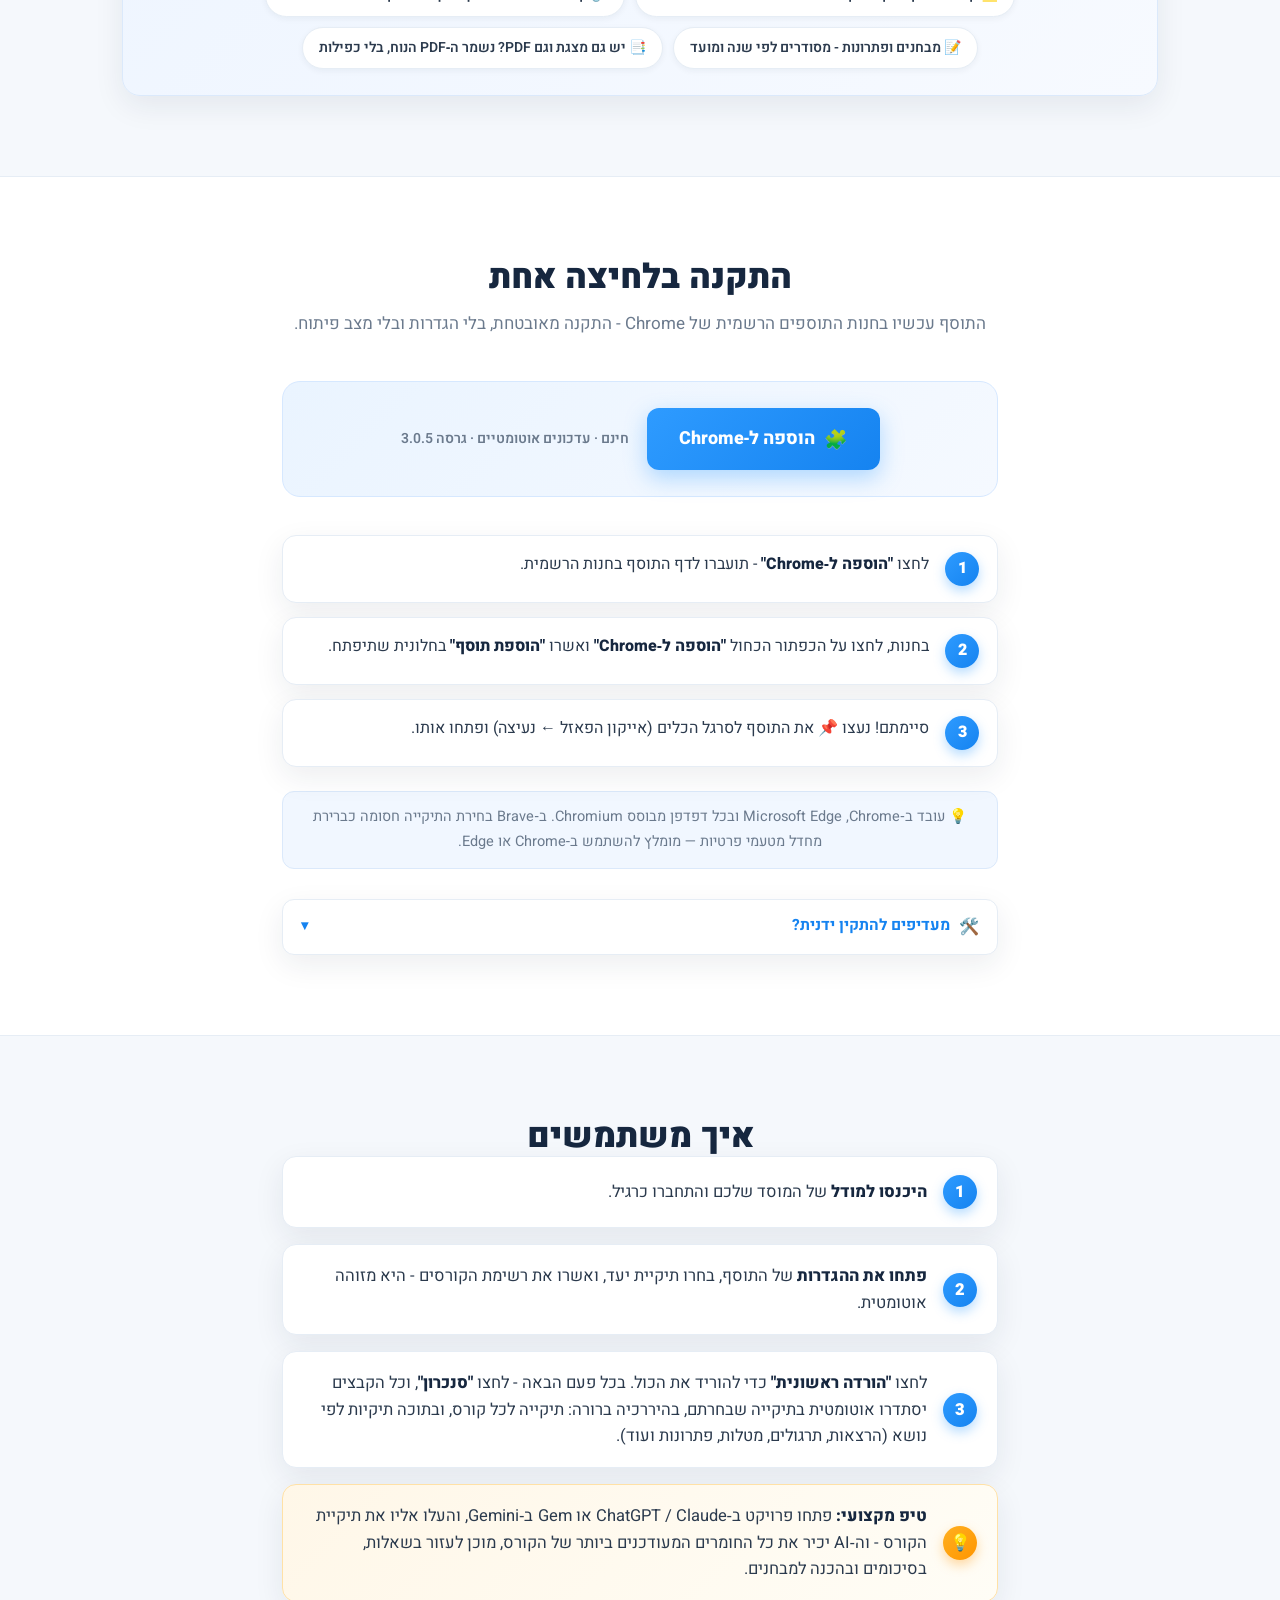
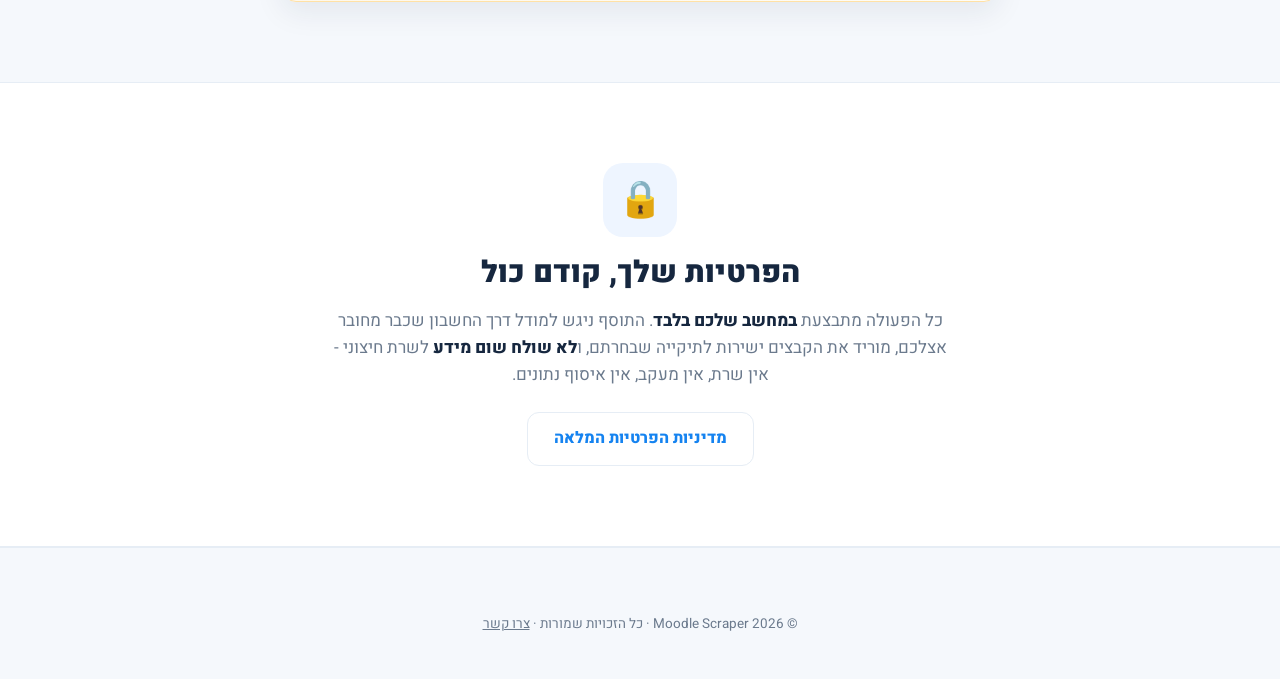
==== commit d2d0c919: "v3.0.8: state supported institutions accurately (28, not 40+) The website and the extension descript" ====
--- a/landing/index.html
+++ b/landing/index.html
@@ -4,9 +4,9 @@
   <meta charset="UTF-8">
   <meta name="viewport" content="width=device-width, initial-scale=1.0">
   <title>Moodle Scraper - כל חומרי הקורסים שלך, מסודרים בלחיצה</title>
-  <meta name="description" content="תוסף חינמי לכרום שמוריד ומסדר אוטומטית את כל הקבצים מכל הקורסים שלך במודל - הרצאות, תרגולים, מצגות ומטלות. עובד עם 40+ מוסדות בישראל. הכול נשאר אצלך במחשב.">
+  <meta name="description" content="תוסף חינמי לכרום שמוריד ומסדר אוטומטית את כל הקבצים מכל הקורסים שלך במודל - הרצאות, תרגולים, מצגות ומטלות. עובד עם 28 אוניברסיטאות ומכללות בישראל. הכול נשאר אצלך במחשב.">
   <meta property="og:title" content="Moodle Scraper - כל חומרי הקורסים שלך, מסודרים בלחיצה">
-  <meta property="og:description" content="מוריד ומסדר אוטומטית את כל הקבצים מהמודל לתיקיות במחשב. חינמי, פרטי, עובד עם 40+ מוסדות בישראל.">
+  <meta property="og:description" content="מוריד ומסדר אוטומטית את כל הקבצים מהמודל לתיקיות במחשב. חינמי, פרטי, עובד עם 28 אוניברסיטאות ומכללות בישראל.">
   <meta property="og:image" content="assets/logo.png">
   <meta property="og:type" content="website">
   <link rel="icon" type="image/png" href="assets/favicon.png">
@@ -35,7 +35,7 @@
     <div class="hero-glow"></div>
     <div class="hero-grid">
       <div class="hero-text reveal">
-        <span class="hero-badge">🧩 עכשיו בחנות הרשמית של <bdi>Chrome</bdi> · <bdi>40+</bdi> מוסדות בישראל</span>
+        <span class="hero-badge">🧩 עכשיו בחנות הרשמית של <bdi>Chrome</bdi> · <bdi>28</bdi>&nbsp;אוניברסיטאות ומכללות בישראל</span>
         <h1>כל הקורסים שלך -<br><span class="grad">מסודרים יפה במחשב, בלחיצה אחת.</span></h1>
         <p class="hero-sub">
           התוסף מוריד את <strong>כל</strong> הקבצים <strong>מכל</strong> הקורסים שלך - הרצאות, תרגולים,
@@ -88,7 +88,7 @@
         <div class="card reveal"><div class="card-ico">🗂️</div><h3>מסודר אוטומטית</h3><p>תיקייה לכל קורס, ותתי־תיקיות לפי נושא. אתה מקבל ארכיון נקי, לא ערימת קבצים.</p></div>
         <div class="card reveal"><div class="card-ico">🔎</div><h3>תופס גם את מה שחבוי</h3><p>לא רק קבצים רגילים: סילבוסים מהפורטל הפנימי, קבצים מ‑Google Drive, תוכן בתוך תיקיות וקבצים מוטמעים שלא מופיעים ישירות במודל.</p></div>
         <div class="card reveal"><div class="card-ico">🔄</div><h3>סנכרון חכם</h3><p>בהרצה הבאה מוריד רק מה שחדש. בלי להוריד שוב את מה שכבר יש לך, בלי לבזבז זמן.</p></div>
-        <div class="card reveal"><div class="card-ico">🏫</div><h3>40+ מוסדות</h3><p>מזהה אוטומטית את האוניברסיטה והקורסים שלך - אוניברסיטת בן גוריון, ת״א, העברית, הטכניון ועוד.</p></div>
+        <div class="card reveal"><div class="card-ico">🏫</div><h3>28 אוניברסיטאות ומכללות</h3><p>מזהה אוטומטית את האוניברסיטה והקורסים שלך - אוניברסיטת בן גוריון, ת״א, העברית, הטכניון ועוד.</p></div>
         <div class="card reveal"><div class="card-ico">🔒</div><h3>פרטי לחלוטין</h3><p>הכול קורה במחשב שלך. אין שרת, אין מעקב, שום מידע לא נשלח לאף אחד.</p></div>
       </div>
 
